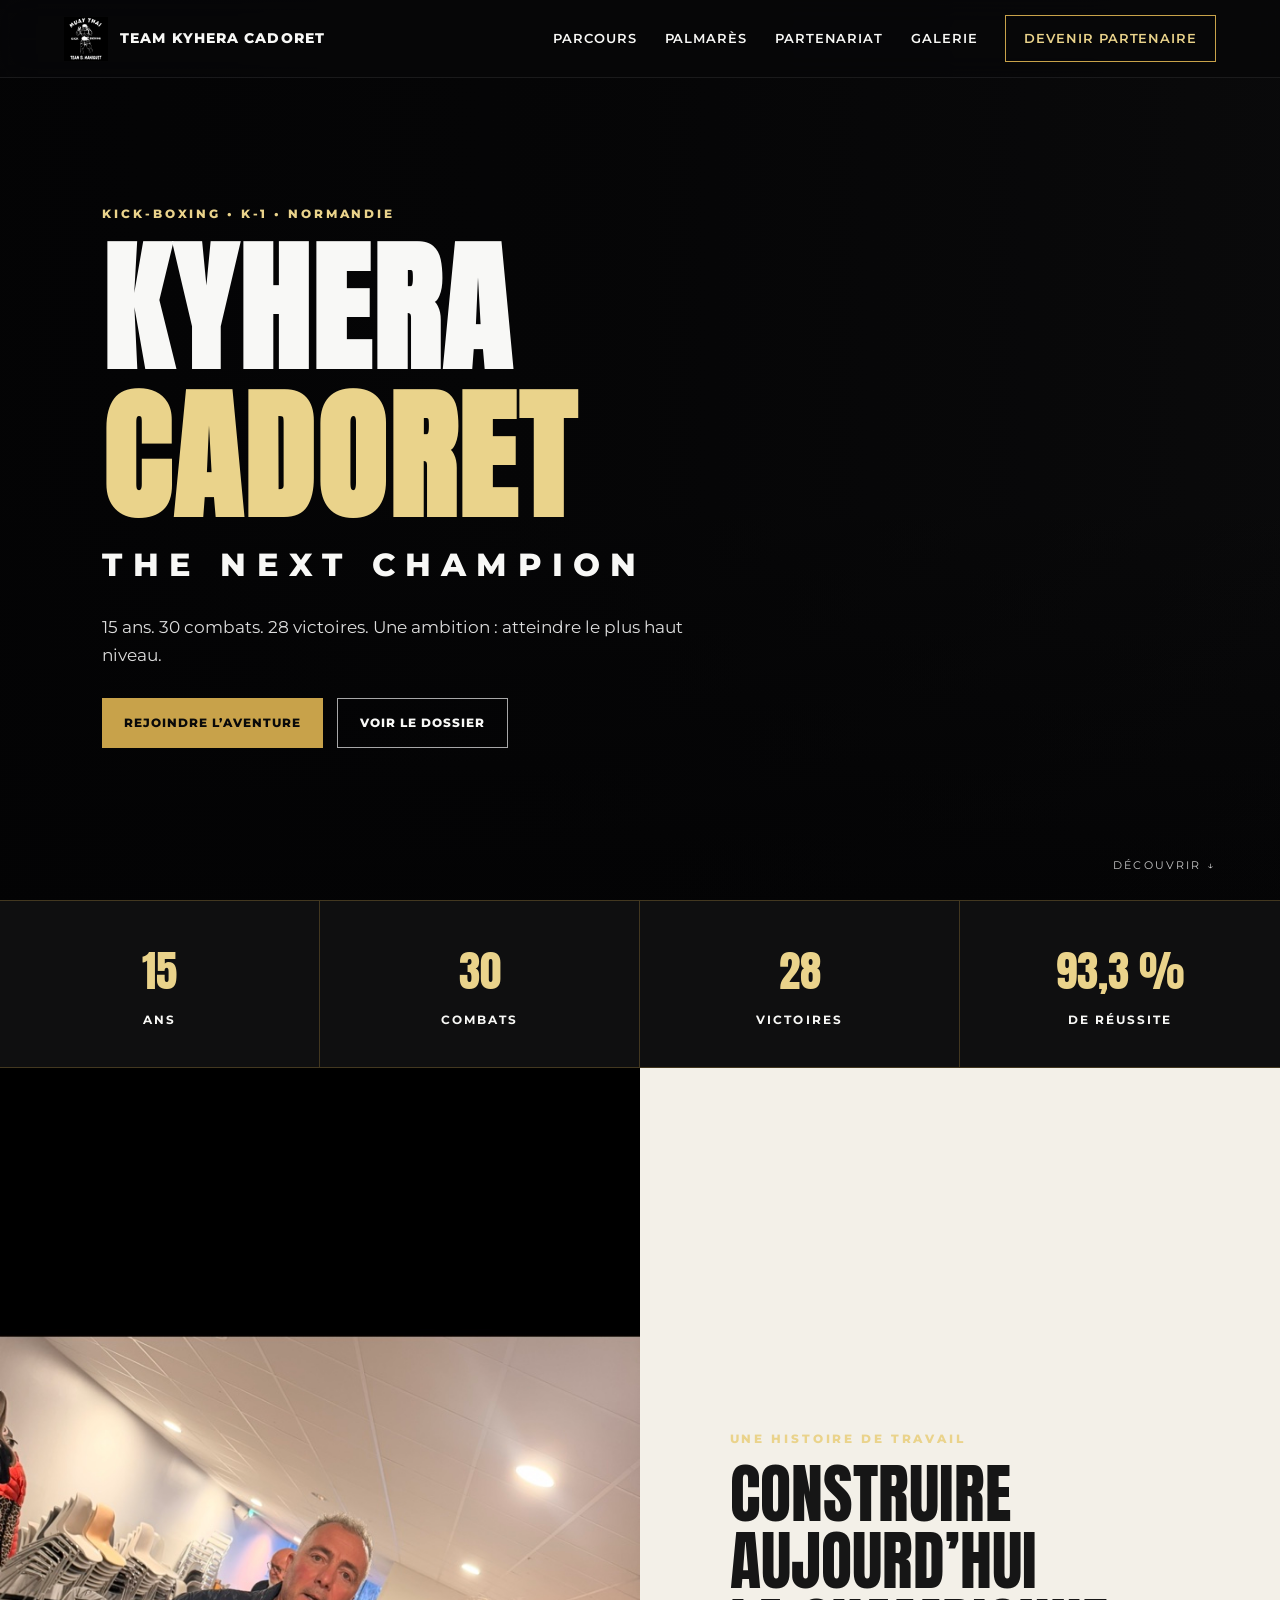
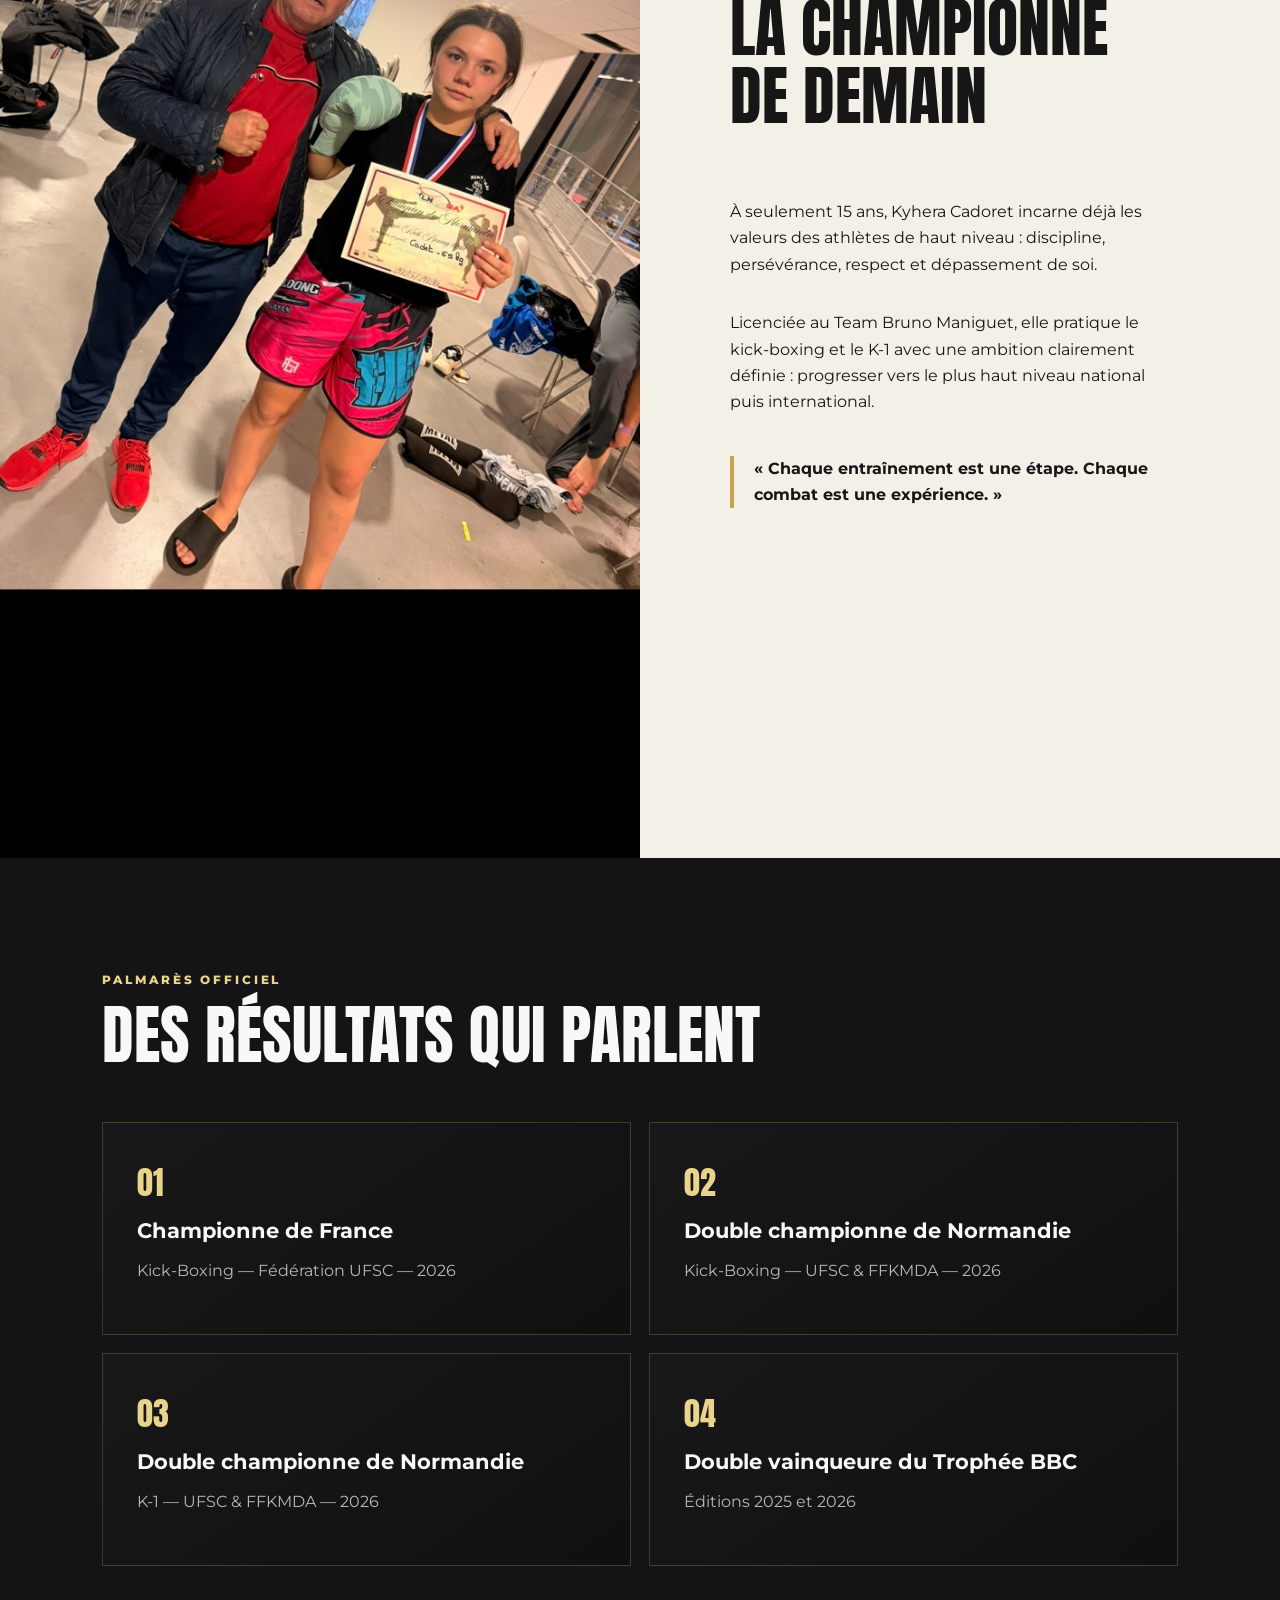
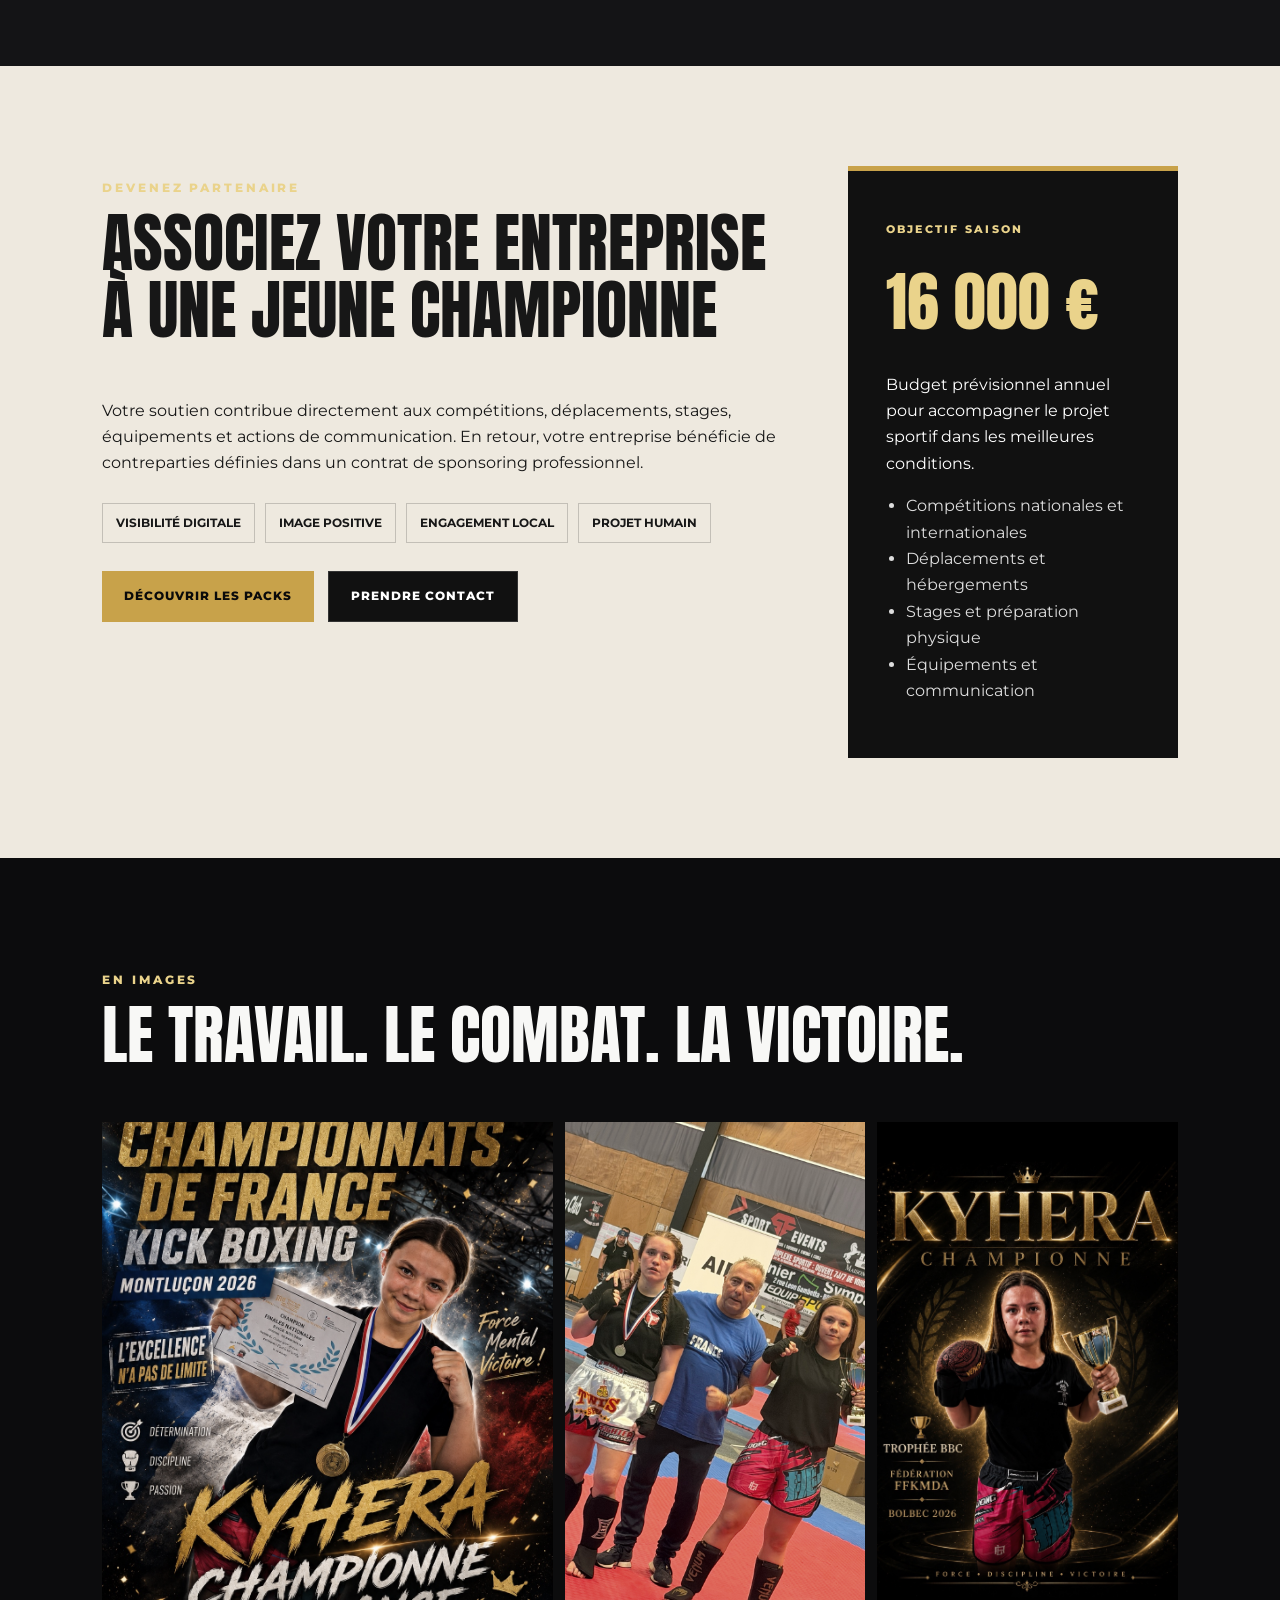
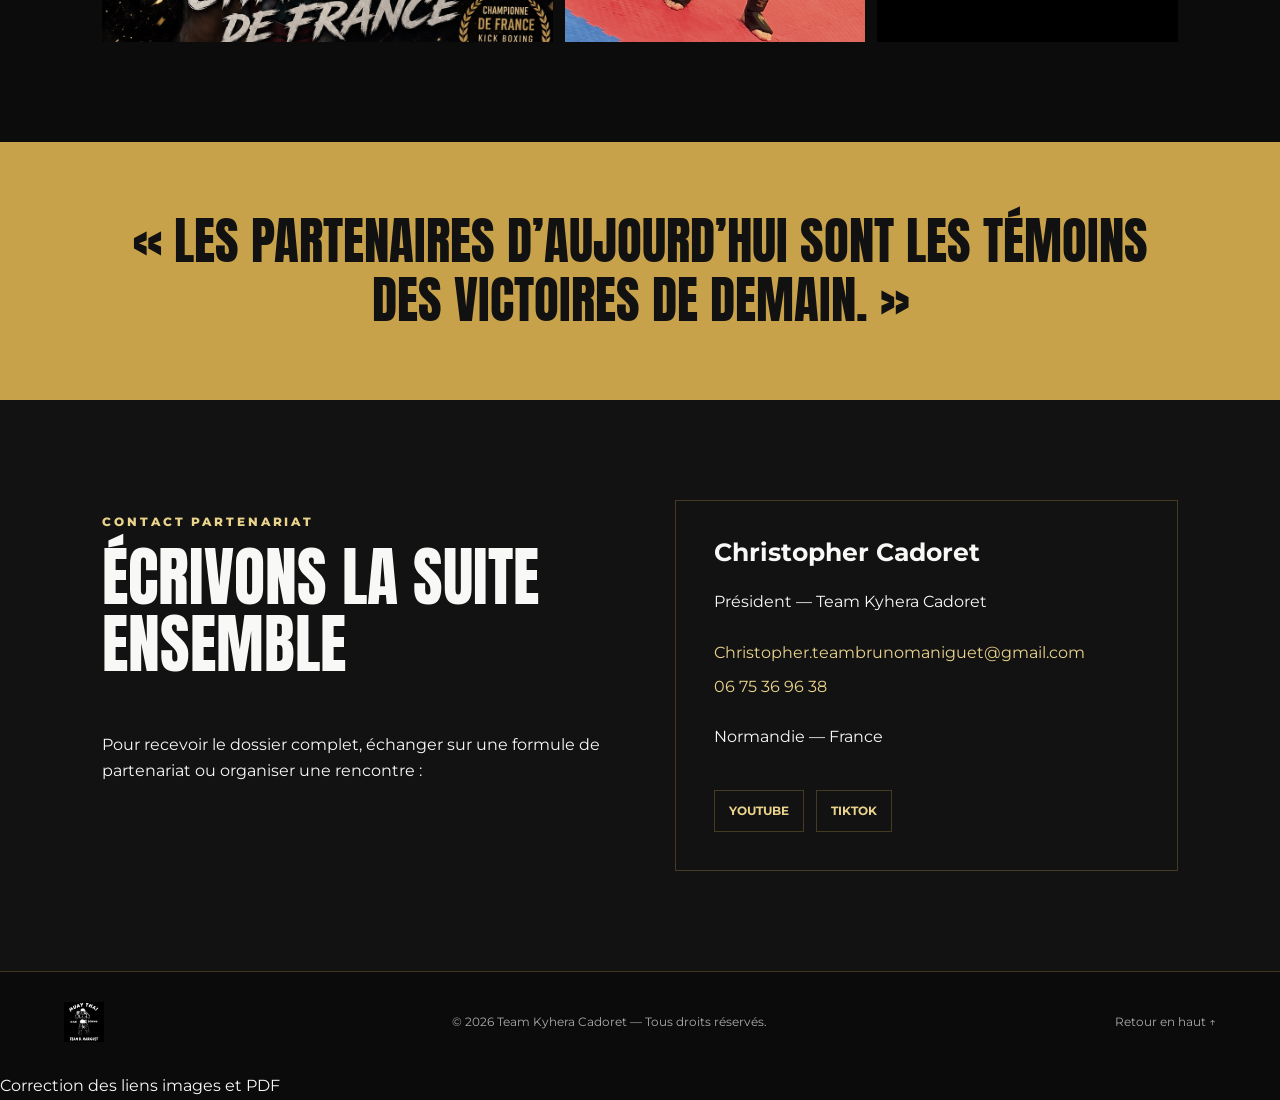
==== index.html @ 7fa56ed3 "Update index.html" ====
<!doctype html>
<html lang="fr">
<head>
  <meta charset="utf-8">
  <meta name="viewport" content="width=device-width, initial-scale=1">
  <title>Kyhera Cadoret | Championne de France de Kick-Boxing | Team Kyhera Cadoret</title>
  <meta name="description" content="Site officiel de Kyhera Cadoret, championne de France de Kick-Boxing UFSC 2026, double championne de Normandie en Kick-Boxing et K-1. Découvrez son palmarès, son parcours sportif et ses partenaires.">
  <link rel="preconnect" href="https://fonts.googleapis.com">
  <link rel="preconnect" href="https://fonts.gstatic.com" crossorigin>
  <link href="https://fonts.googleapis.com/css2?family=Anton&family=Montserrat:wght@400;500;600;700;800&display=swap" rel="stylesheet">
  <link rel="stylesheet" href="styles.css">
</head>
<body>
  <header class="site-header">
    <a class="brand" href="#accueil" aria-label="Accueil">
      <img src="logo-team-bruno-maniguet.png" alt="Logo Team Bruno Maniguet">
      <span>TEAM KYHERA CADORET</span>
    </a>
    <button class="menu-toggle" aria-label="Ouvrir le menu" aria-expanded="false">☰</button>
    <nav class="nav">
      <a href="#parcours">Parcours</a>
      <a href="#palmares">Palmarès</a>
      <a href="#partenariat">Partenariat</a>
      <a href="#galerie">Galerie</a>
      <a class="nav-cta" href="#contact">Devenir partenaire</a>
    </nav>
  </header>

  <main>
    <section id="accueil" class="hero">
      <div class="hero-overlay"></div>
      <div class="hero-content">
        <p class="eyebrow">KICK-BOXING • K-1 • NORMANDIE</p>
        <h1>KYHERA<br><span>CADORET</span></h1>
        <p class="hero-tagline">THE NEXT CHAMPION</p>
        <p class="hero-copy">15 ans. 30 combats. 28 victoires. Une ambition : atteindre le plus haut niveau.</p>
        <div class="hero-actions">
          <a class="btn btn-gold" href="#partenariat">Rejoindre l’aventure</a>
          <a class="btn btn-outline" href="dossier-sponsoring-team-kyhera-cadoret.pdf" target="_blank">Voir le dossier</a>
        </div>
      </div>
      <div class="scroll-indicator">DÉCOUVRIR ↓</div>
    </section>

    <section class="stats" aria-label="Chiffres clés">
      <div><strong>15</strong><span>ANS</span></div>
      <div><strong>30</strong><span>COMBATS</span></div>
      <div><strong>28</strong><span>VICTOIRES</span></div>
      <div><strong>93,3 %</strong><span>DE RÉUSSITE</span></div>
    </section>

    <section id="parcours" class="section split">
      <div class="split-media">
        <img src="kyhera-training.jpg" alt="Kyhera Cadoret à l'entraînement">
      </div>
      <div class="split-content">
        <p class="eyebrow">UNE HISTOIRE DE TRAVAIL</p>
        <h2>Construire aujourd’hui<br>la championne de demain</h2>
        <p>À seulement 15 ans, Kyhera Cadoret incarne déjà les valeurs des athlètes de haut niveau : discipline, persévérance, respect et dépassement de soi.</p>
        <p>Licenciée au Team Bruno Maniguet, elle pratique le kick-boxing et le K-1 avec une ambition clairement définie : progresser vers le plus haut niveau national puis international.</p>
        <blockquote>« Chaque entraînement est une étape. Chaque combat est une expérience. »</blockquote>
      </div>
    </section>

    <section id="palmares" class="section dark">
      <div class="section-heading">
        <p class="eyebrow">PALMARÈS OFFICIEL</p>
        <h2>Des résultats qui parlent</h2>
      </div>
      <div class="achievements">
        <article>
          <span class="medal">01</span>
          <h3>Championne de France</h3>
          <p>Kick-Boxing — Fédération UFSC — 2026</p>
        </article>
        <article>
          <span class="medal">02</span>
          <h3>Double championne de Normandie</h3>
          <p>Kick-Boxing — UFSC & FFKMDA — 2026</p>
        </article>
        <article>
          <span class="medal">03</span>
          <h3>Double championne de Normandie</h3>
          <p>K-1 — UFSC & FFKMDA — 2026</p>
        </article>
        <article>
          <span class="medal">04</span>
          <h3>Double vainqueure du Trophée BBC</h3>
          <p>Éditions 2025 et 2026</p>
        </article>
      </div>
    </section>

    <section id="partenariat" class="section partnership">
      <div class="partnership-copy">
        <p class="eyebrow">DEVENEZ PARTENAIRE</p>
        <h2>Associez votre entreprise à une jeune championne</h2>
        <p>Votre soutien contribue directement aux compétitions, déplacements, stages, équipements et actions de communication. En retour, votre entreprise bénéficie de contreparties définies dans un contrat de sponsoring professionnel.</p>
        <div class="benefits">
          <span>Visibilité digitale</span>
          <span>Image positive</span>
          <span>Engagement local</span>
          <span>Projet humain</span>
        </div>
        <div class="hero-actions">
          <a class="btn btn-gold" href="packs-sponsoring-team-kyhera-cadoret.pdf" target="_blank">Découvrir les packs</a>
          <a class="btn btn-dark" href="#contact">Prendre contact</a>
        </div>
      </div>
      <div class="partnership-card">
        <p class="small-label">OBJECTIF SAISON</p>
        <strong>16 000 €</strong>
        <p>Budget prévisionnel annuel pour accompagner le projet sportif dans les meilleures conditions.</p>
        <ul>
          <li>Compétitions nationales et internationales</li>
          <li>Déplacements et hébergements</li>
          <li>Stages et préparation physique</li>
          <li>Équipements et communication</li>
        </ul>
      </div>
    </section>

    <section id="galerie" class="section gallery-section">
      <div class="section-heading">
        <p class="eyebrow">EN IMAGES</p>
        <h2>Le travail. Le combat. La victoire.</h2>
      </div>
      <div class="gallery">
        <img src="kyhera-combat-1.jpg" alt="Kyhera en compétition">
        <img src="kyhera-podium.jpg" alt="Kyhera sur un podium">
        <img src="kyhera-combat-2.jpg" alt="Kyhera en tenue de combat">
      </div>
    </section>

    <section class="quote-band">
      <p>« Les partenaires d’aujourd’hui sont les témoins des victoires de demain. »</p>
    </section>

    <section id="contact" class="section contact">
      <div>
        <p class="eyebrow">CONTACT PARTENARIAT</p>
        <h2>Écrivons la suite ensemble</h2>
        <p>Pour recevoir le dossier complet, échanger sur une formule de partenariat ou organiser une rencontre :</p>
      </div>
      <div class="contact-card">
        <h3>Christopher Cadoret</h3>
        <p>Président — Team Kyhera Cadoret</p>
        <a href="mailto:Christopher.teambrunomaniguet@gmail.com">Christopher.teambrunomaniguet@gmail.com</a>
        <a href="tel:+33675369638">06 75 36 96 38</a>
        <p>Normandie — France</p>
        <div class="socials">
          <a href="https://www.youtube.com/@Kyherathenextchampion" target="_blank" rel="noopener">YouTube</a>
          <a href="https://www.tiktok.com/@kyhera.the.next.champion" target="_blank" rel="noopener">TikTok</a>
        </div>
      </div>
    </section>
  </main>

  <footer>
    <img src="logo-team-bruno-maniguet.png" alt="">
    <p>© 2026 Team Kyhera Cadoret — Tous droits réservés.</p>
    <a href="#accueil">Retour en haut ↑</a>
  </footer>

  <script src="script.js"></script>
</body>
</html>
Correction des liens images et PDF
---- styles.css ----
:root{
  --black:#0b0b0c;
  --black-2:#141416;
  --gold:#c8a24a;
  --gold-light:#ead38b;
  --white:#f8f8f6;
  --muted:#b7b7b7;
  --line:rgba(200,162,74,.28);
}
*{box-sizing:border-box}
html{scroll-behavior:smooth}
body{margin:0;font-family:Montserrat,Arial,sans-serif;background:var(--black);color:var(--white);line-height:1.65}
img{display:block;max-width:100%}
a{color:inherit;text-decoration:none}
.site-header{position:fixed;z-index:1000;top:0;left:0;right:0;height:78px;display:flex;align-items:center;justify-content:space-between;padding:0 5vw;background:rgba(8,8,9,.72);backdrop-filter:blur(14px);border-bottom:1px solid rgba(255,255,255,.08)}
.brand{display:flex;align-items:center;gap:12px;font-weight:800;letter-spacing:.08em;font-size:.86rem}
.brand img{width:44px;height:44px;object-fit:contain}
.nav{display:flex;align-items:center;gap:28px;font-size:.82rem;font-weight:600;text-transform:uppercase;letter-spacing:.07em}
.nav a{transition:.2s}
.nav a:hover{color:var(--gold-light)}
.nav-cta{padding:12px 18px;border:1px solid var(--gold);color:var(--gold-light)}
.menu-toggle{display:none;background:none;border:0;color:white;font-size:1.7rem}
.hero{min-height:100vh;position:relative;display:flex;align-items:center;padding:110px 8vw 70px;background:url("assets/kyhera-hero.jpg") center 30%/cover no-repeat}
.hero-overlay{position:absolute;inset:0;background:linear-gradient(90deg,rgba(3,3,4,.93) 0%,rgba(3,3,4,.7) 48%,rgba(3,3,4,.18) 100%),linear-gradient(0deg,rgba(3,3,4,.75),transparent 45%)}
.hero-content{position:relative;max-width:760px}
.eyebrow{color:var(--gold-light);font-size:.75rem;font-weight:800;letter-spacing:.24em;text-transform:uppercase}
h1,h2,h3{margin-top:0;line-height:1.05}
h1{font-family:Anton,sans-serif;font-size:clamp(4.4rem,11vw,9rem);letter-spacing:.02em;margin-bottom:8px}
h1 span{color:var(--gold-light)}
.hero-tagline{font-size:clamp(1.2rem,3vw,2rem);font-weight:800;letter-spacing:.32em;margin:0 0 22px}
.hero-copy{max-width:620px;font-size:1.05rem;color:#ddd}
.hero-actions{display:flex;gap:14px;flex-wrap:wrap;margin-top:28px}
.btn{display:inline-flex;align-items:center;justify-content:center;padding:14px 22px;font-weight:800;text-transform:uppercase;letter-spacing:.08em;font-size:.78rem;transition:.2s}
.btn:hover{transform:translateY(-2px)}
.btn-gold{background:var(--gold);color:#0a0a0a}
.btn-outline{border:1px solid rgba(255,255,255,.65)}
.btn-dark{background:#111;color:white;border:1px solid #333}
.scroll-indicator{position:absolute;z-index:2;bottom:25px;right:5vw;font-size:.68rem;letter-spacing:.2em;color:#c7c7c7}
.stats{display:grid;grid-template-columns:repeat(4,1fr);background:#0f0f10;border-top:1px solid var(--line);border-bottom:1px solid var(--line)}
.stats div{padding:34px 20px;text-align:center;border-right:1px solid var(--line)}
.stats div:last-child{border-right:0}
.stats strong{display:block;color:var(--gold-light);font-family:Anton,sans-serif;font-size:2.7rem;font-weight:400}
.stats span{font-size:.72rem;letter-spacing:.18em;font-weight:700}
.section{padding:100px 8vw}
.split{display:grid;grid-template-columns:1fr 1fr;min-height:680px;padding:0;background:#f3f0e8;color:#161616}
.split-media img{width:100%;height:100%;object-fit:cover}
.split-content{padding:90px 8vw 90px 7vw;display:flex;flex-direction:column;justify-content:center}
h2{font-family:Anton,sans-serif;font-size:clamp(2.6rem,5vw,4.8rem);font-weight:400;text-transform:uppercase}
.split blockquote{margin:24px 0 0;border-left:4px solid var(--gold);padding-left:20px;font-weight:700}
.dark{background:var(--black-2)}
.section-heading{max-width:900px;margin-bottom:48px}
.achievements{display:grid;grid-template-columns:repeat(2,1fr);gap:18px}
.achievements article{padding:34px;border:1px solid var(--line);background:linear-gradient(145deg,#181819,#101011)}
.medal{color:var(--gold-light);font-family:Anton,sans-serif;font-size:2rem}
.achievements h3{font-size:1.3rem;margin:10px 0}
.achievements p{color:var(--muted)}
.partnership{display:grid;grid-template-columns:1.35fr .65fr;gap:60px;background:#eee9df;color:#171717}
.partnership-copy p{max-width:760px}
.benefits{display:flex;flex-wrap:wrap;gap:10px;margin:26px 0}
.benefits span{border:1px solid rgba(0,0,0,.18);padding:9px 13px;font-size:.78rem;font-weight:700;text-transform:uppercase}
.partnership-card{background:#111;color:white;padding:38px;border-top:5px solid var(--gold);align-self:center}
.partnership-card strong{font-family:Anton,sans-serif;font-size:4rem;color:var(--gold-light);font-weight:400}
.partnership-card ul{padding-left:20px;color:#ddd}
.small-label{font-size:.7rem;letter-spacing:.2em;font-weight:800;color:var(--gold-light)}
.gallery-section{background:#0c0c0d}
.gallery{display:grid;grid-template-columns:1.2fr .8fr .8fr;gap:12px}
.gallery img{width:100%;height:520px;object-fit:cover;filter:grayscale(.25);transition:.3s}
.gallery img:hover{filter:none;transform:scale(1.01)}
.quote-band{padding:70px 8vw;background:var(--gold);color:#111;text-align:center}
.quote-band p{margin:0;font-family:Anton,sans-serif;font-size:clamp(2rem,4vw,4rem);line-height:1.15;text-transform:uppercase}
.contact{display:grid;grid-template-columns:1fr 1fr;gap:70px;background:#121213}
.contact-card{border:1px solid var(--line);padding:38px;display:flex;flex-direction:column;gap:8px}
.contact-card h3{font-size:1.55rem;margin-bottom:0}
.contact-card a{color:var(--gold-light);word-break:break-word}
.socials{display:flex;gap:12px;margin-top:15px}
.socials a{border:1px solid var(--line);padding:10px 14px;font-weight:700;text-transform:uppercase;font-size:.75rem}
footer{padding:28px 5vw;display:flex;align-items:center;gap:18px;justify-content:space-between;border-top:1px solid var(--line);font-size:.78rem;color:#aaa}
footer img{width:40px;height:40px;object-fit:contain}
@media(max-width:900px){
  .menu-toggle{display:block}
  .nav{position:absolute;top:78px;left:0;right:0;display:none;flex-direction:column;align-items:stretch;background:#0c0c0d;padding:24px 5vw}
  .nav.open{display:flex}
  .split,.partnership,.contact{grid-template-columns:1fr}
  .split-media{height:520px}
  .stats{grid-template-columns:repeat(2,1fr)}
  .gallery{grid-template-columns:1fr 1fr}
  .gallery img{height:380px}
  .gallery img:first-child{grid-column:1/-1}
}
@media(max-width:560px){
  .site-header{height:68px}
  .brand span{display:none}
  .hero{padding-left:6vw;padding-right:6vw;background-position:62% center}
  h1{font-size:4.3rem}
  .section{padding:70px 6vw}
  .split-content{padding:70px 6vw}
  .stats strong{font-size:2rem}
  .achievements{grid-template-columns:1fr}
  .gallery{grid-template-columns:1fr}
  .gallery img,.gallery img:first-child{height:360px;grid-column:auto}
  footer{flex-direction:column;text-align:center}
}
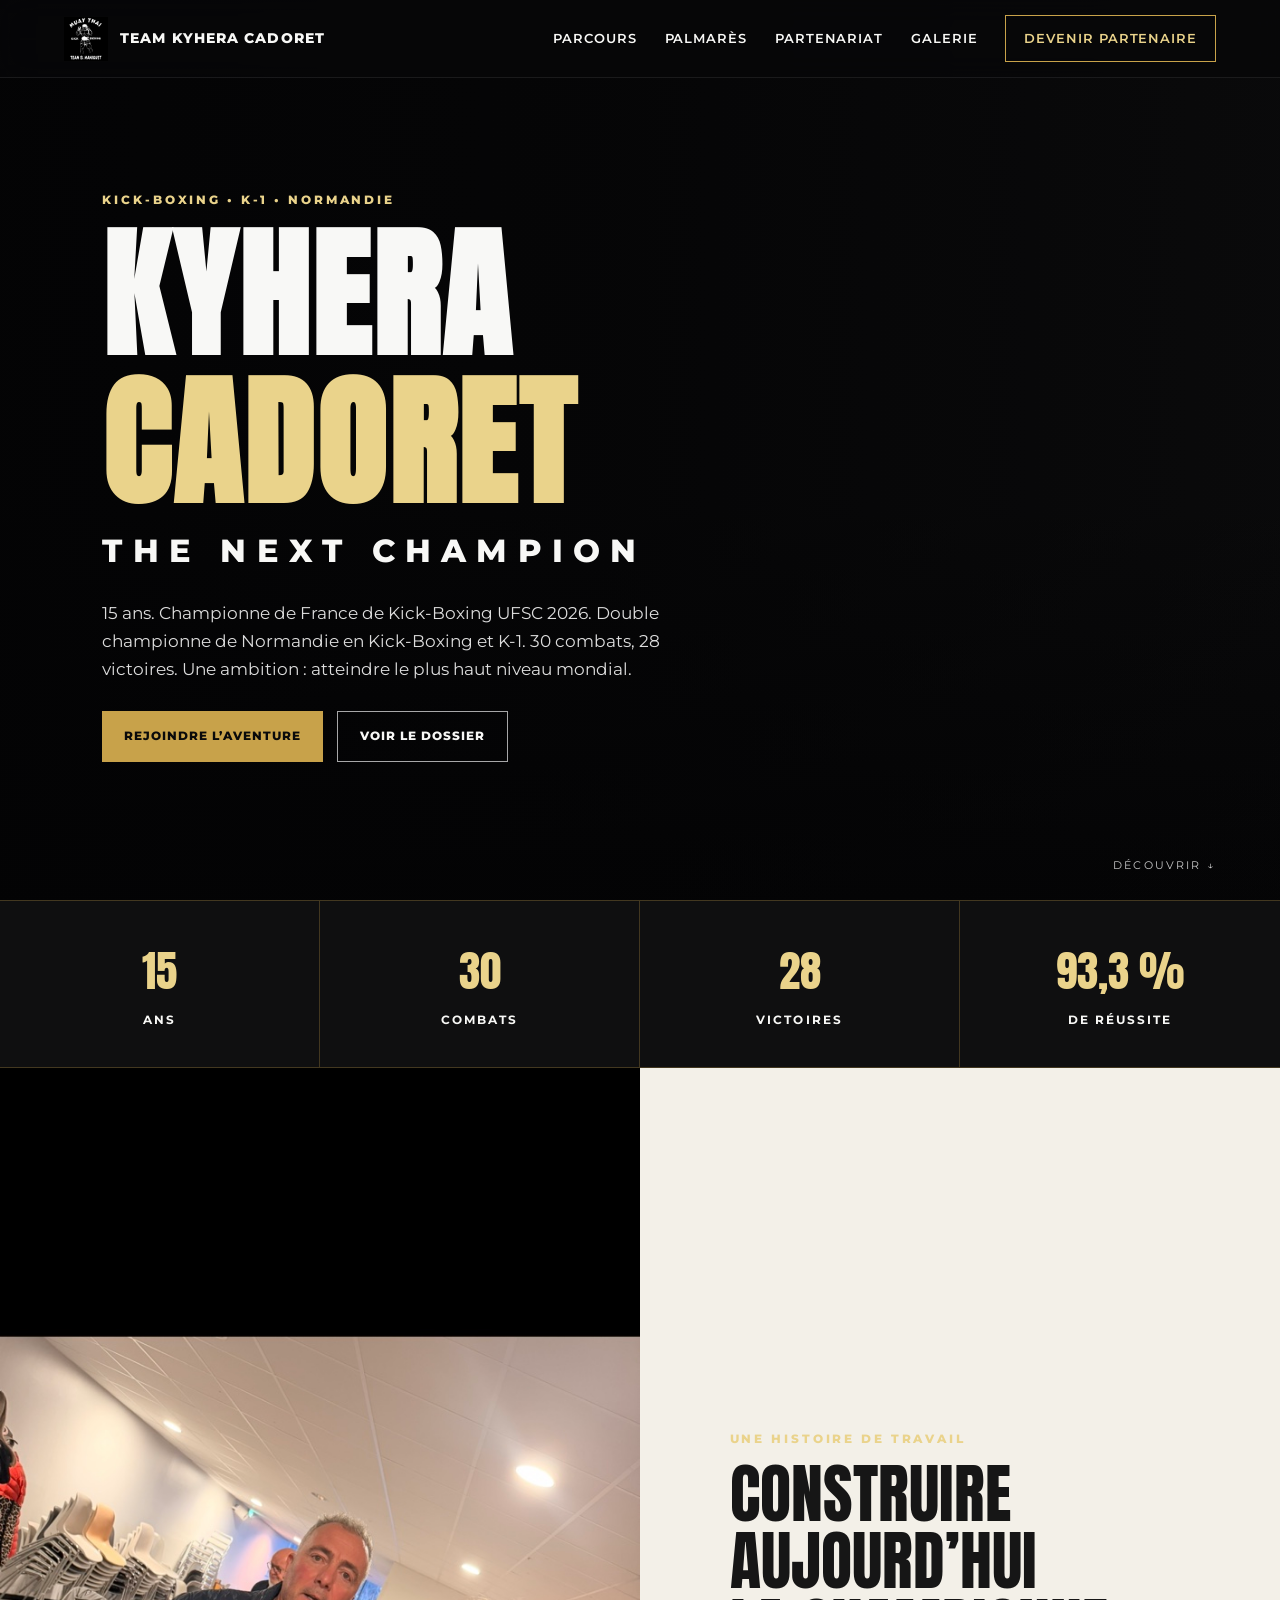
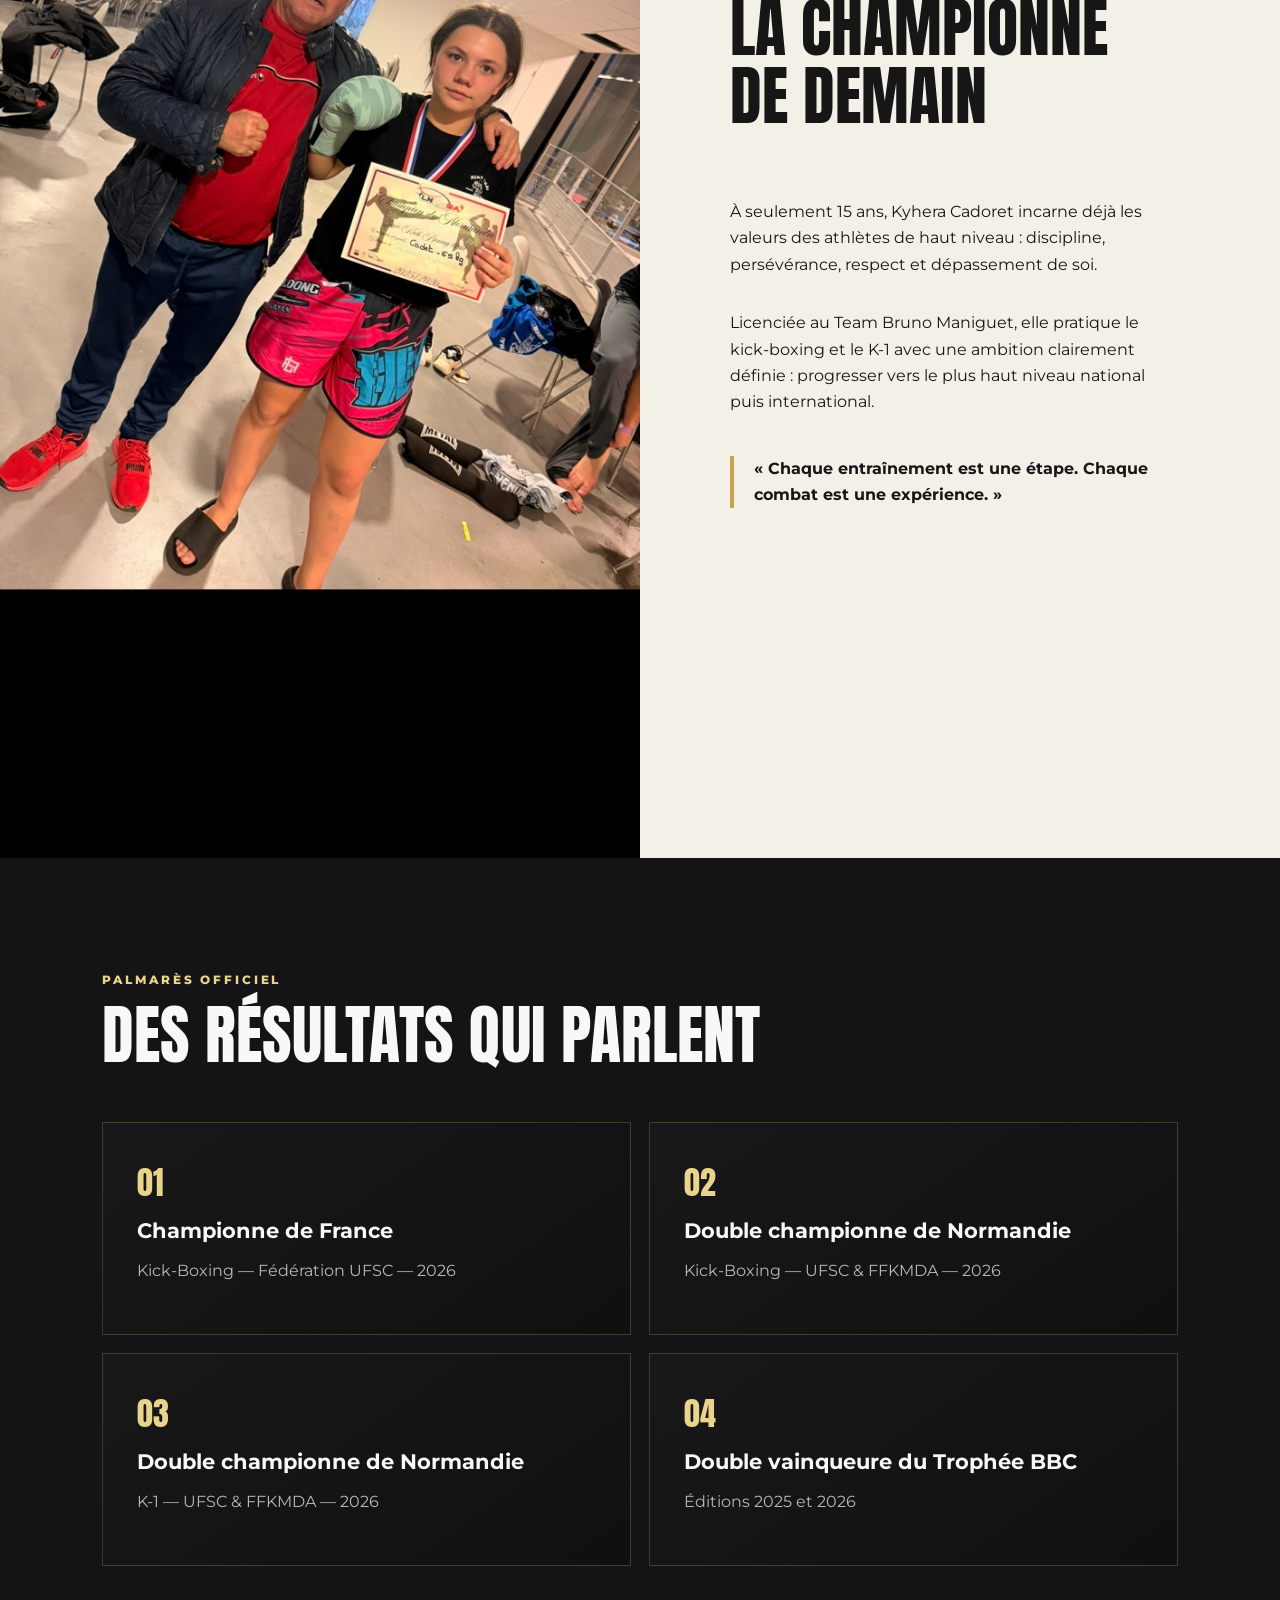
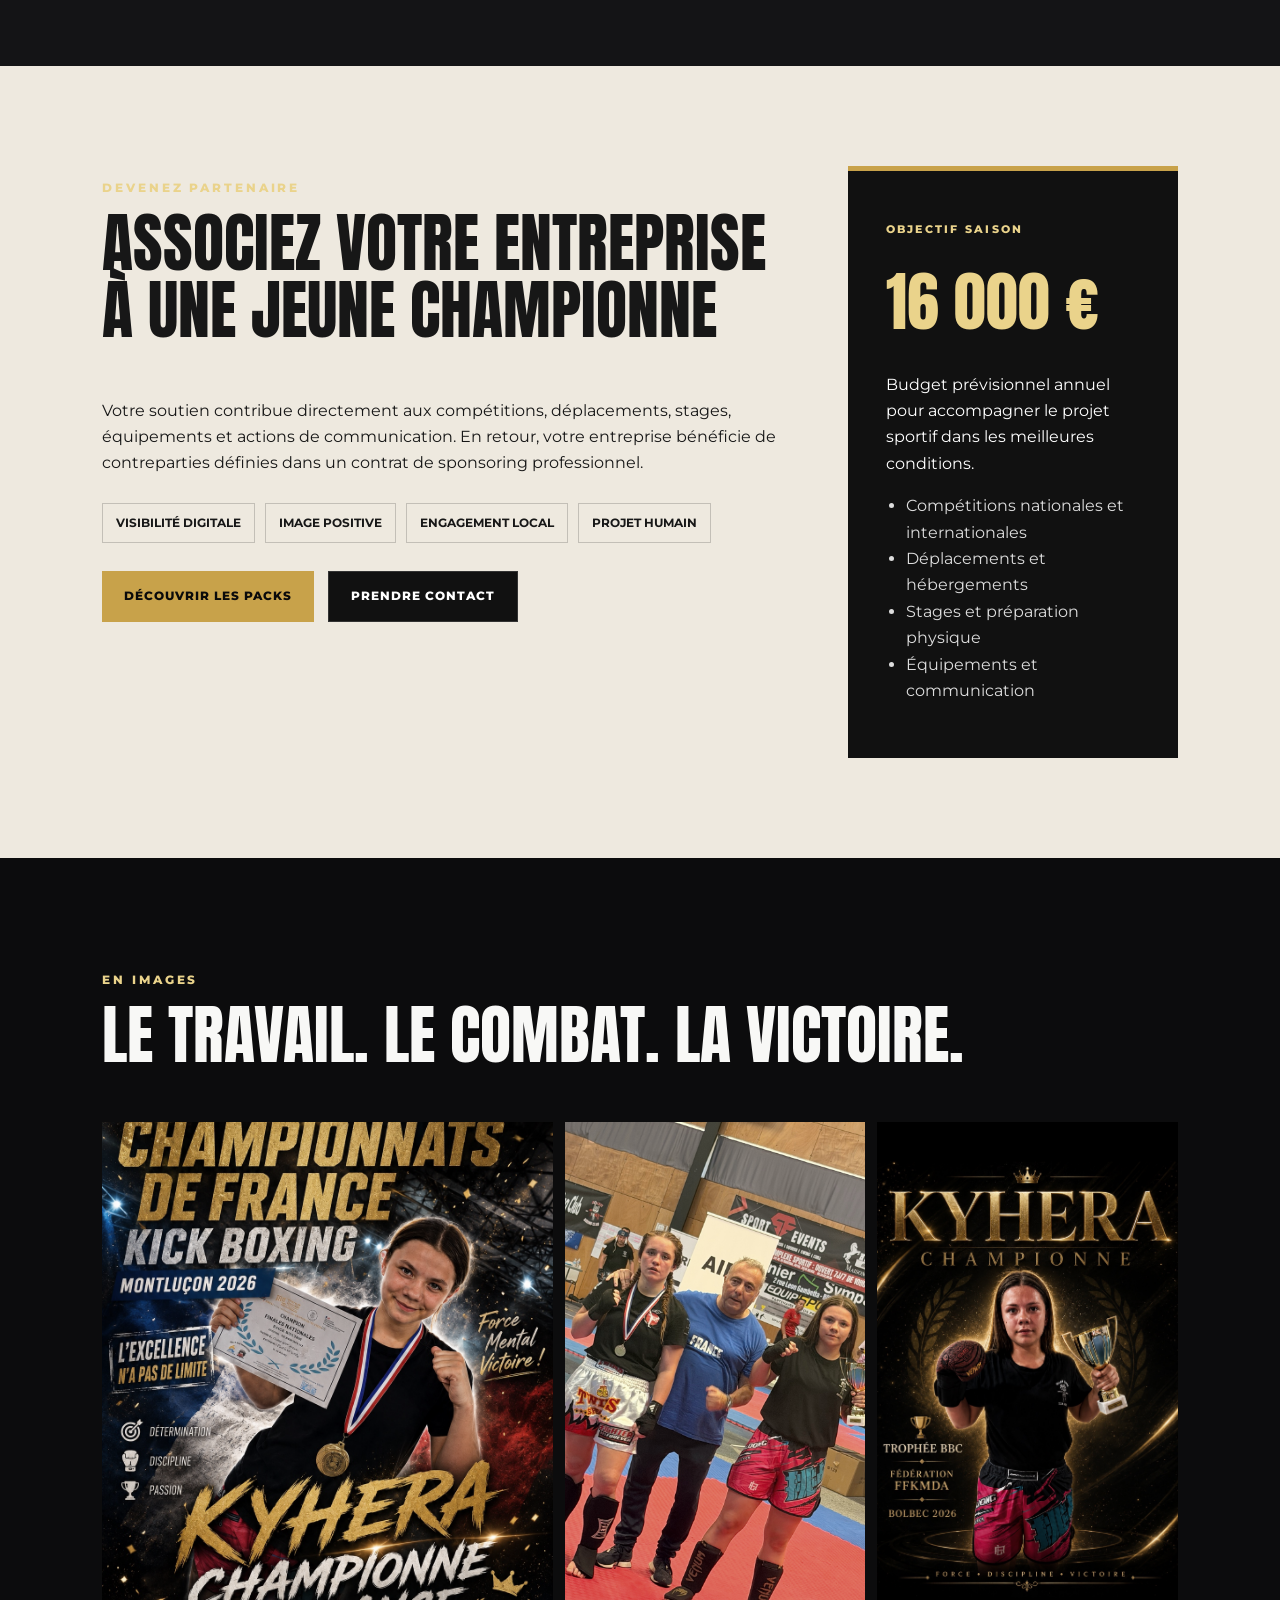
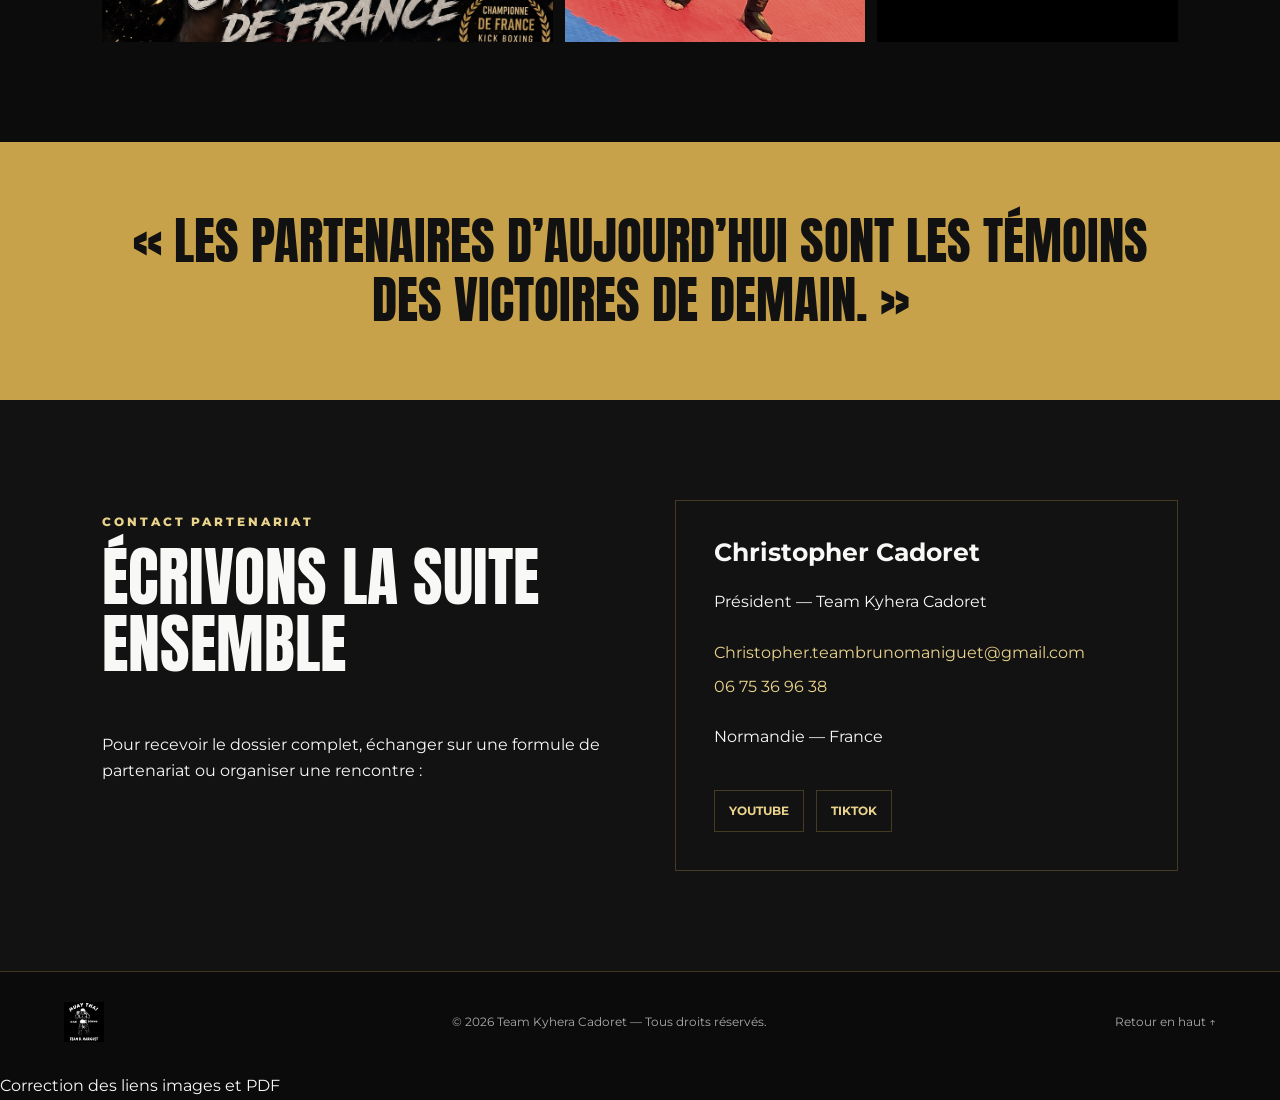
==== commit 6c981350: "Update index.html" ====
--- a/index.html
+++ b/index.html
@@ -9,6 +9,30 @@
   <link rel="preconnect" href="https://fonts.gstatic.com" crossorigin>
   <link href="https://fonts.googleapis.com/css2?family=Anton&family=Montserrat:wght@400;500;600;700;800&display=swap" rel="stylesheet">
   <link rel="stylesheet" href="styles.css">
+<script type="application/ld+json">
+{
+  "@context":"https://schema.org",
+  "@type":"Person",
+  "name":"Kyhera Cadoret",
+  "jobTitle":"Championne de France de Kick-Boxing",
+  "description":"Championne de France de Kick-Boxing UFSC 2026 et double championne de Normandie.",
+  "url":"https://christophercadoret-dev.github.io/Teamkyhera-cadoret/",
+  "image":"https://christophercadoret-dev.github.io/Teamkyhera-cadoret/kyhera-hero.jpg",
+  "sameAs":[
+    "https://www.youtube.com/@Kyherathenextchampion"
+  ]
+}
+</script>
+<meta property="og:type" content="website">
+<meta property="og:title" content="Kyhera Cadoret | Championne de France de Kick-Boxing">
+<meta property="og:description" content="Site officiel de Kyhera Cadoret. Championne de France de Kick-Boxing UFSC 2026, double championne de Normandie et future athlète internationale.">
+<meta property="og:url" content="https://christophercadoret-dev.github.io/Teamkyhera-cadoret/">
+<meta property="og:image" content="https://christophercadoret-dev.github.io/Teamkyhera-cadoret/images/kyhera.jpg">
+
+<meta name="twitter:card" content="summary_large_image">
+<meta name="twitter:title" content="Kyhera Cadoret | Championne de France">
+<meta name="twitter:description" content="Découvrez le parcours de Kyhera Cadoret, championne de France de Kick-Boxing et future star du K-1.">
+<meta name="twitter:image" content="https://christophercadoret-dev.github.io/Teamkyhera-cadoret/images/kyhera.jpg">
 </head>
 <body>
   <header class="site-header">
@@ -33,7 +57,7 @@
         <p class="eyebrow">KICK-BOXING • K-1 • NORMANDIE</p>
         <h1>KYHERA<br><span>CADORET</span></h1>
         <p class="hero-tagline">THE NEXT CHAMPION</p>
-        <p class="hero-copy">15 ans. 30 combats. 28 victoires. Une ambition : atteindre le plus haut niveau.</p>
+        <p class="hero-copy">15 ans. Championne de France de Kick-Boxing UFSC 2026. Double championne de Normandie en Kick-Boxing et K-1. 30 combats, 28 victoires. Une ambition : atteindre le plus haut niveau mondial.</p>
         <div class="hero-actions">
           <a class="btn btn-gold" href="#partenariat">Rejoindre l’aventure</a>
           <a class="btn btn-outline" href="dossier-sponsoring-team-kyhera-cadoret.pdf" target="_blank">Voir le dossier</a>
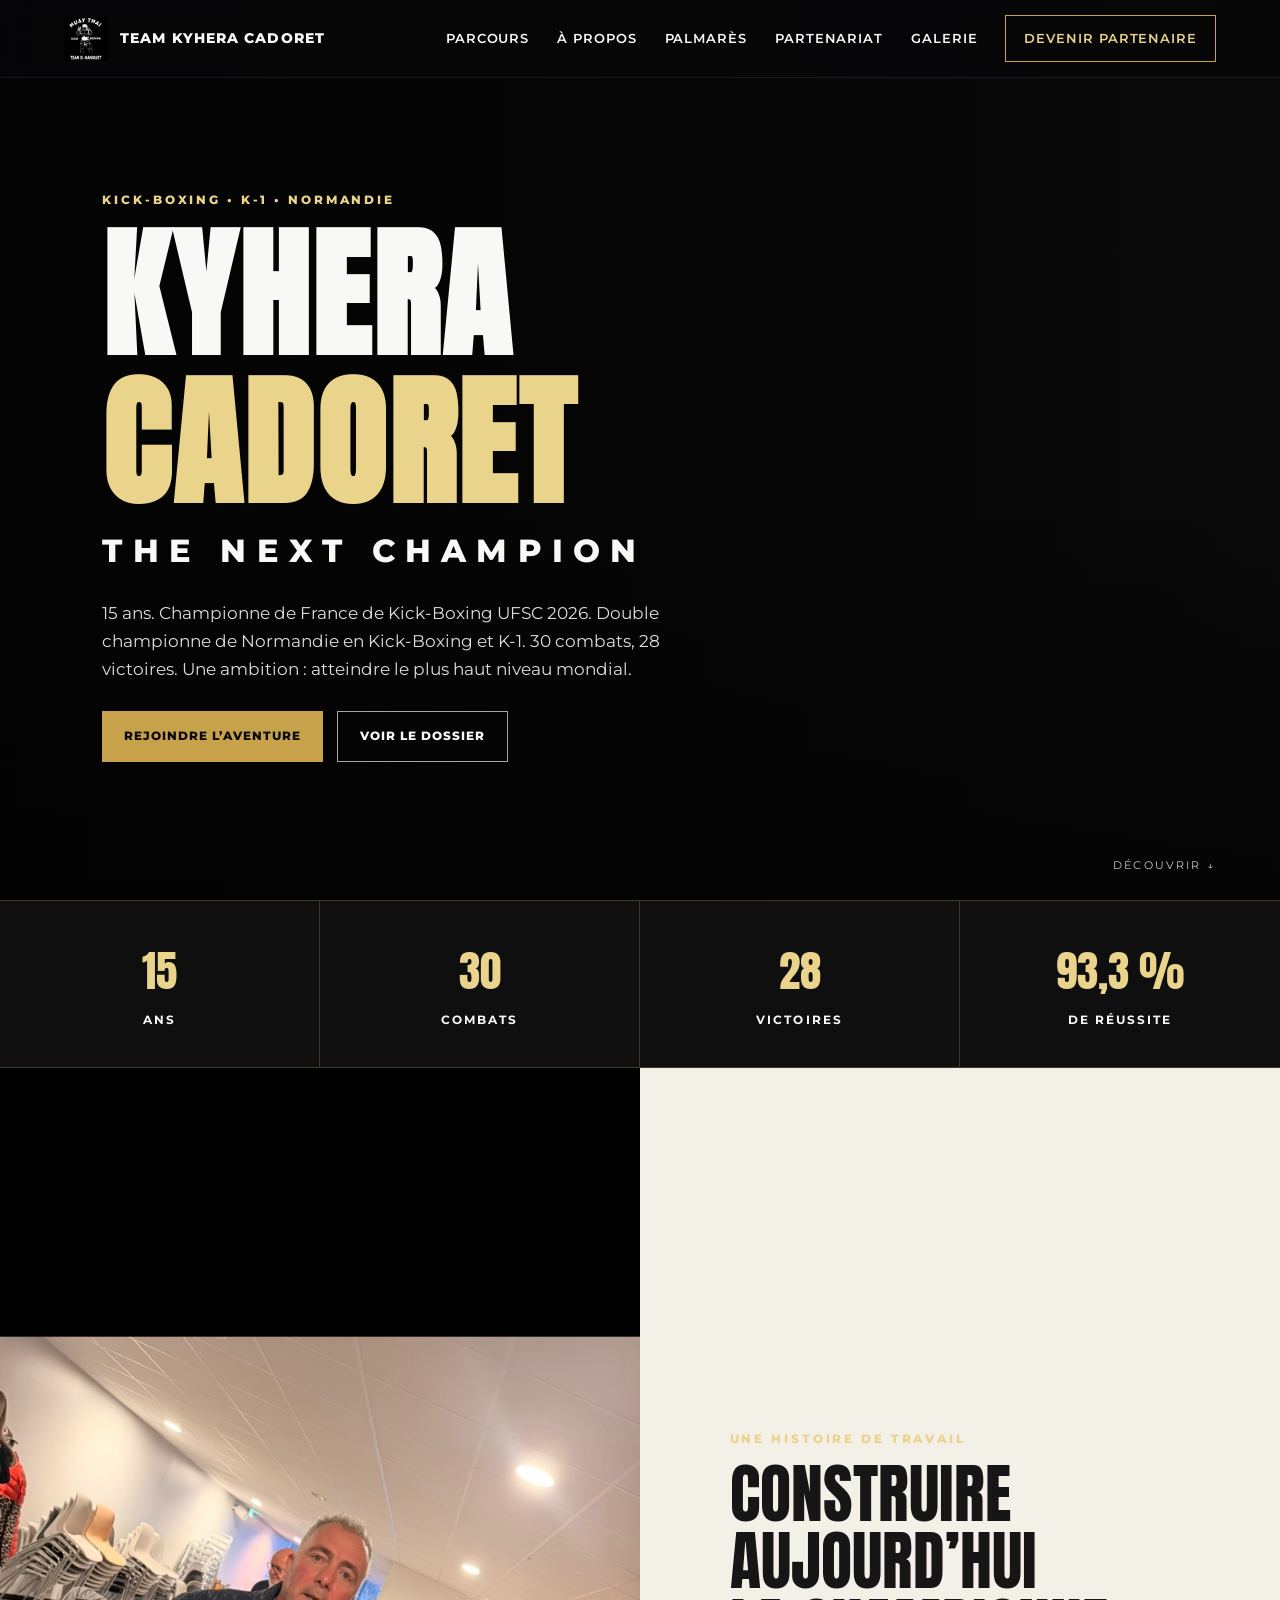
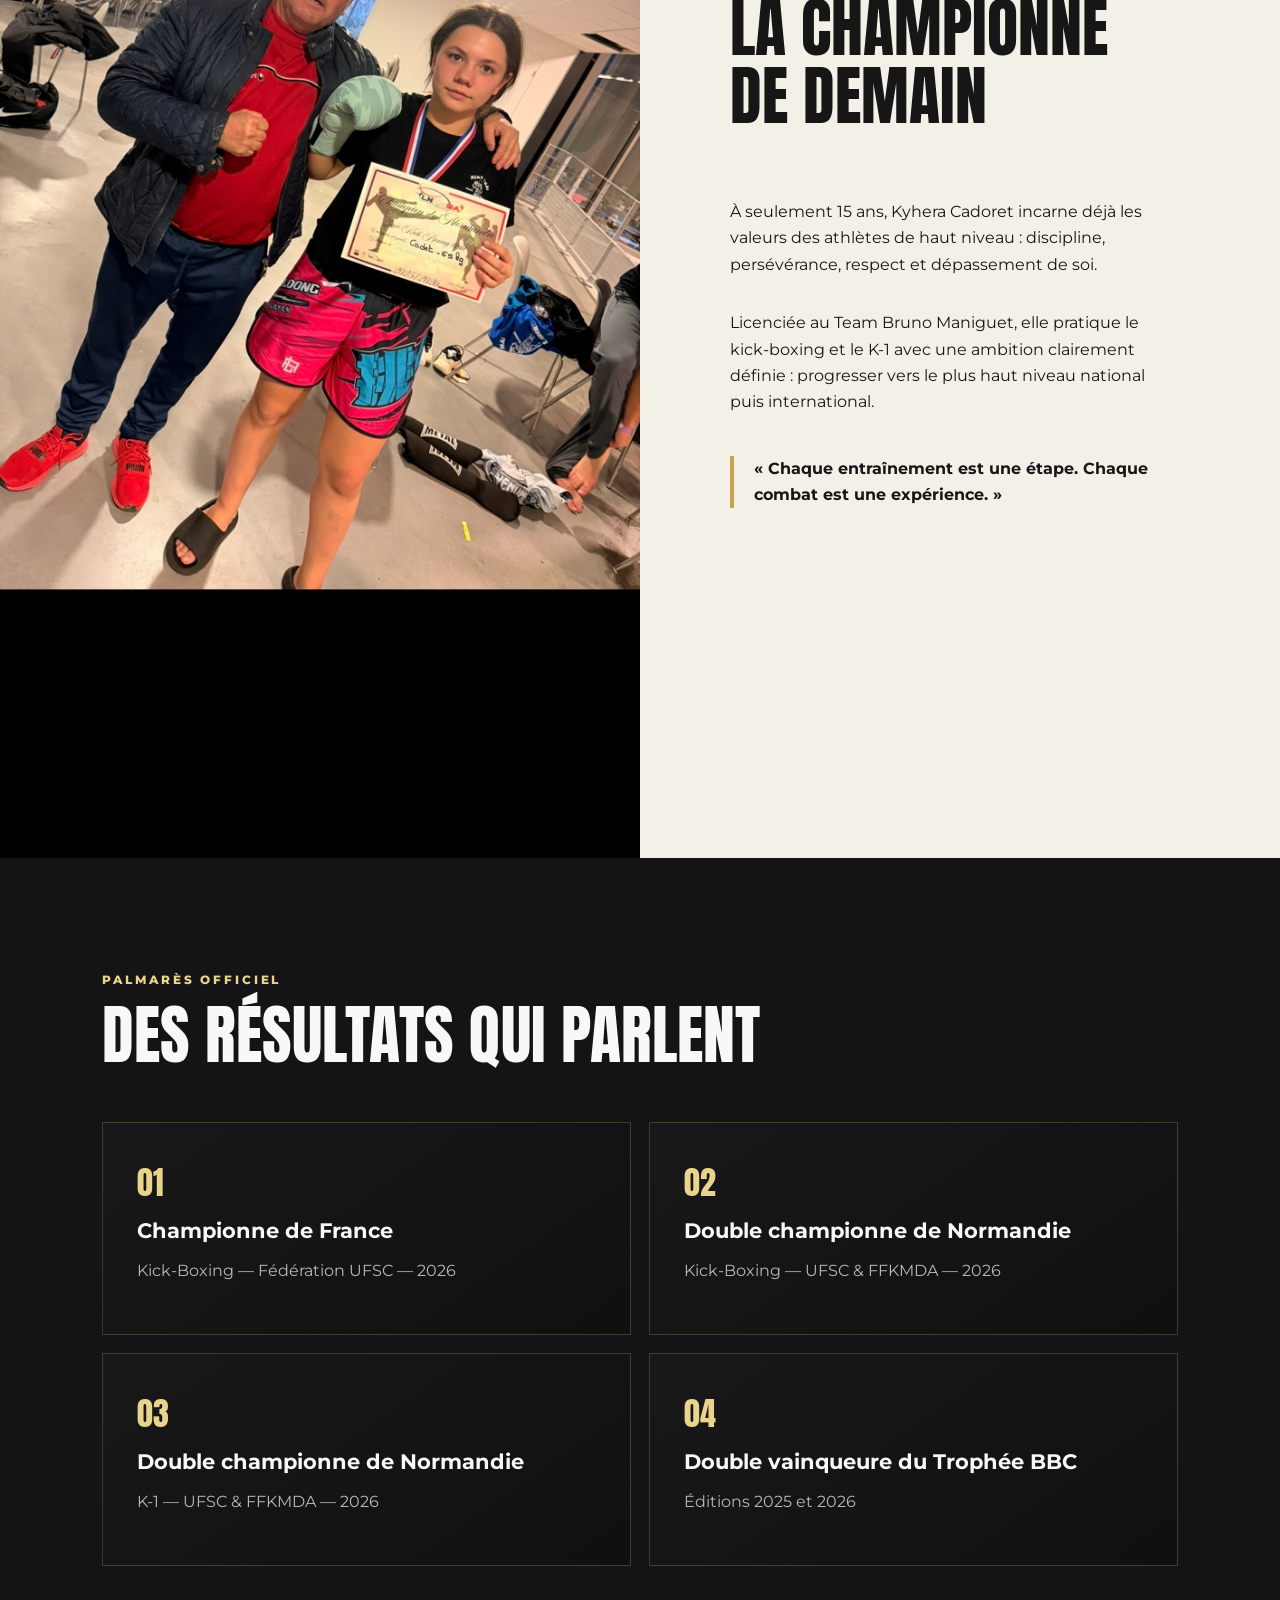
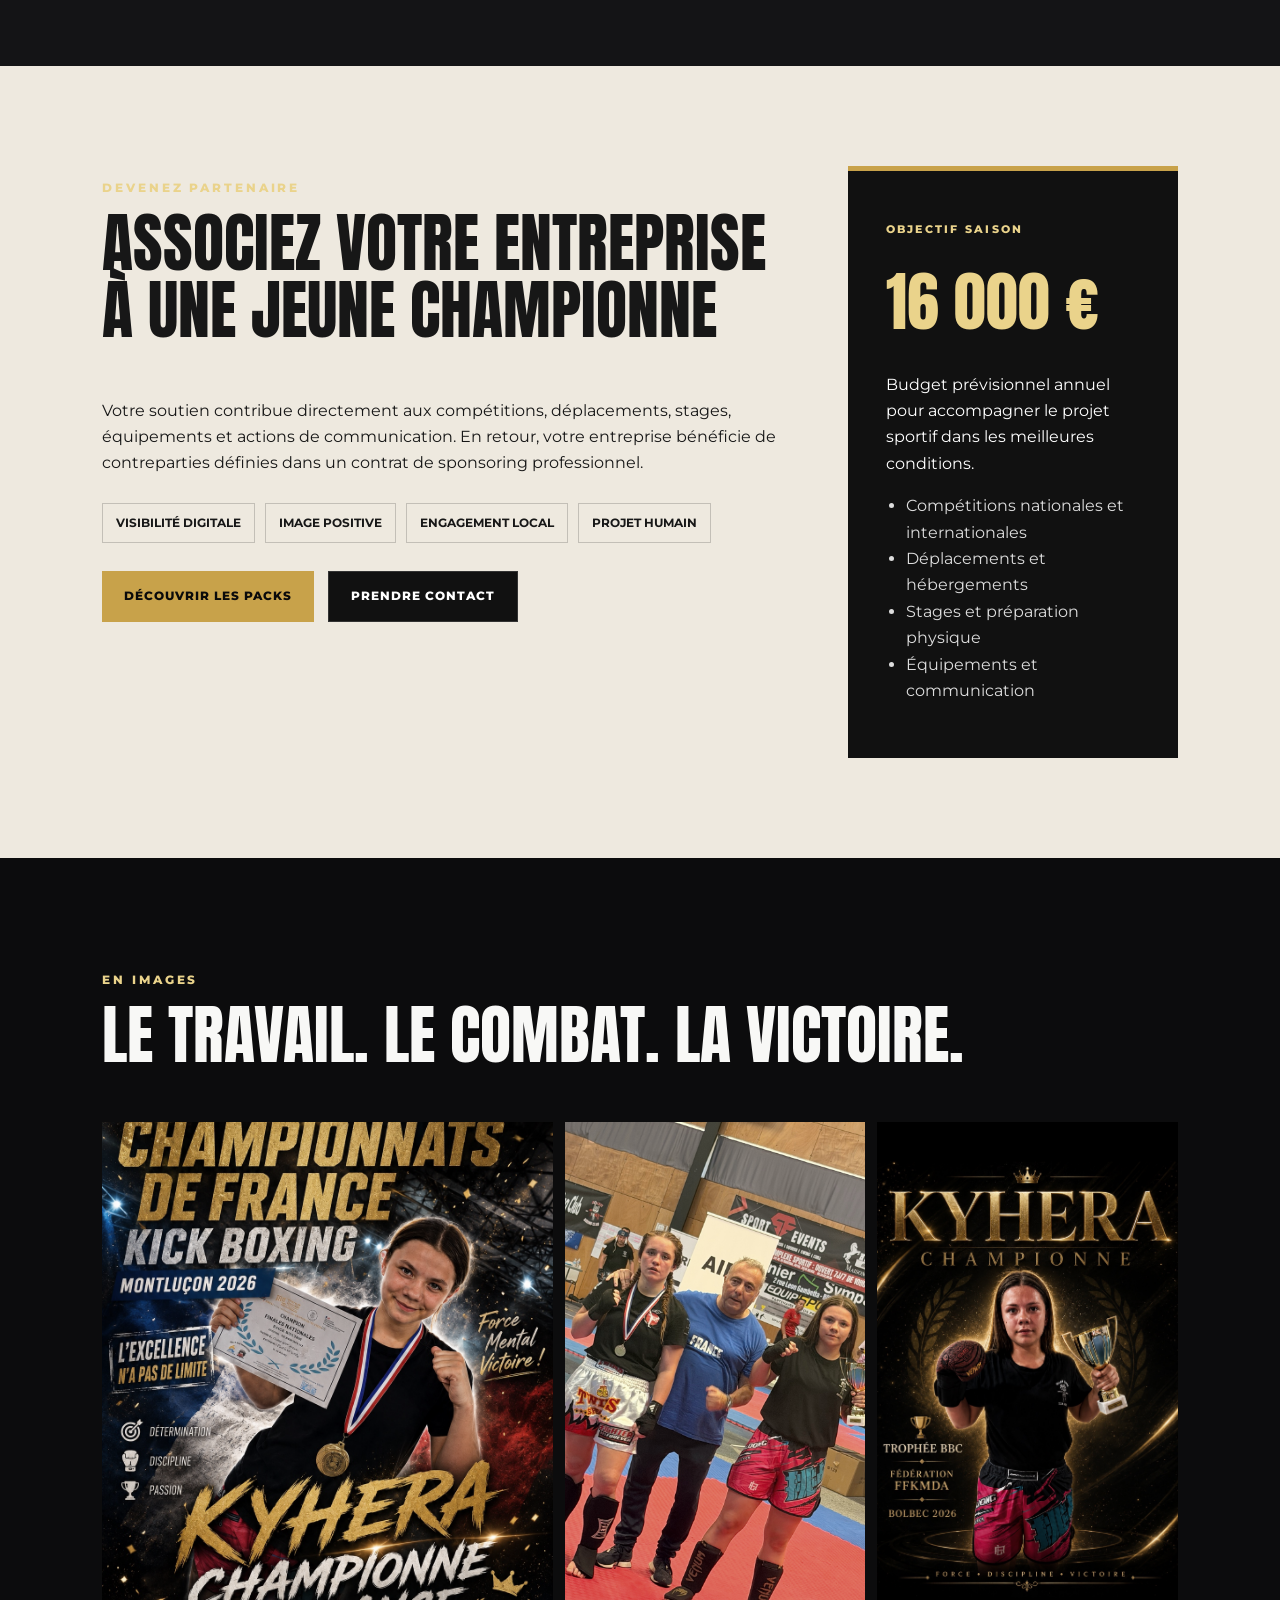
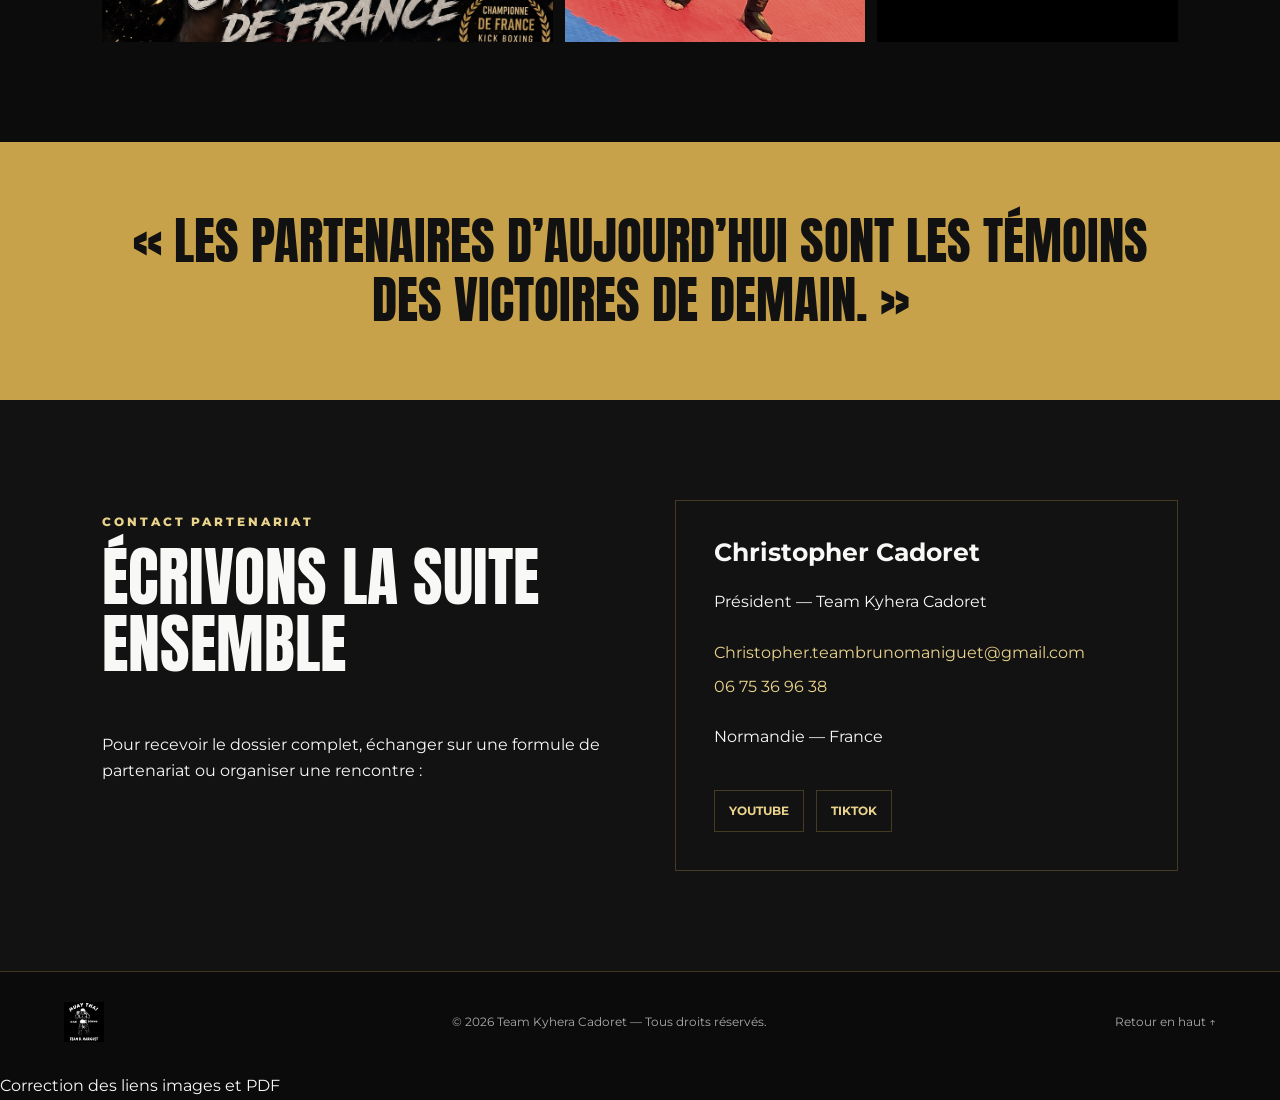
==== commit d2be8eda: "Update index.html" ====
--- a/index.html
+++ b/index.html
@@ -43,7 +43,8 @@
     <button class="menu-toggle" aria-label="Ouvrir le menu" aria-expanded="false">☰</button>
     <nav class="nav">
       <a href="#parcours">Parcours</a>
-      <a href="#palmares">Palmarès</a>
+      <a href="apropos.html">À propos</a>
+      <a href="palmares.html">Palmarès</a>
       <a href="#partenariat">Partenariat</a>
       <a href="#galerie">Galerie</a>
       <a class="nav-cta" href="#contact">Devenir partenaire</a>
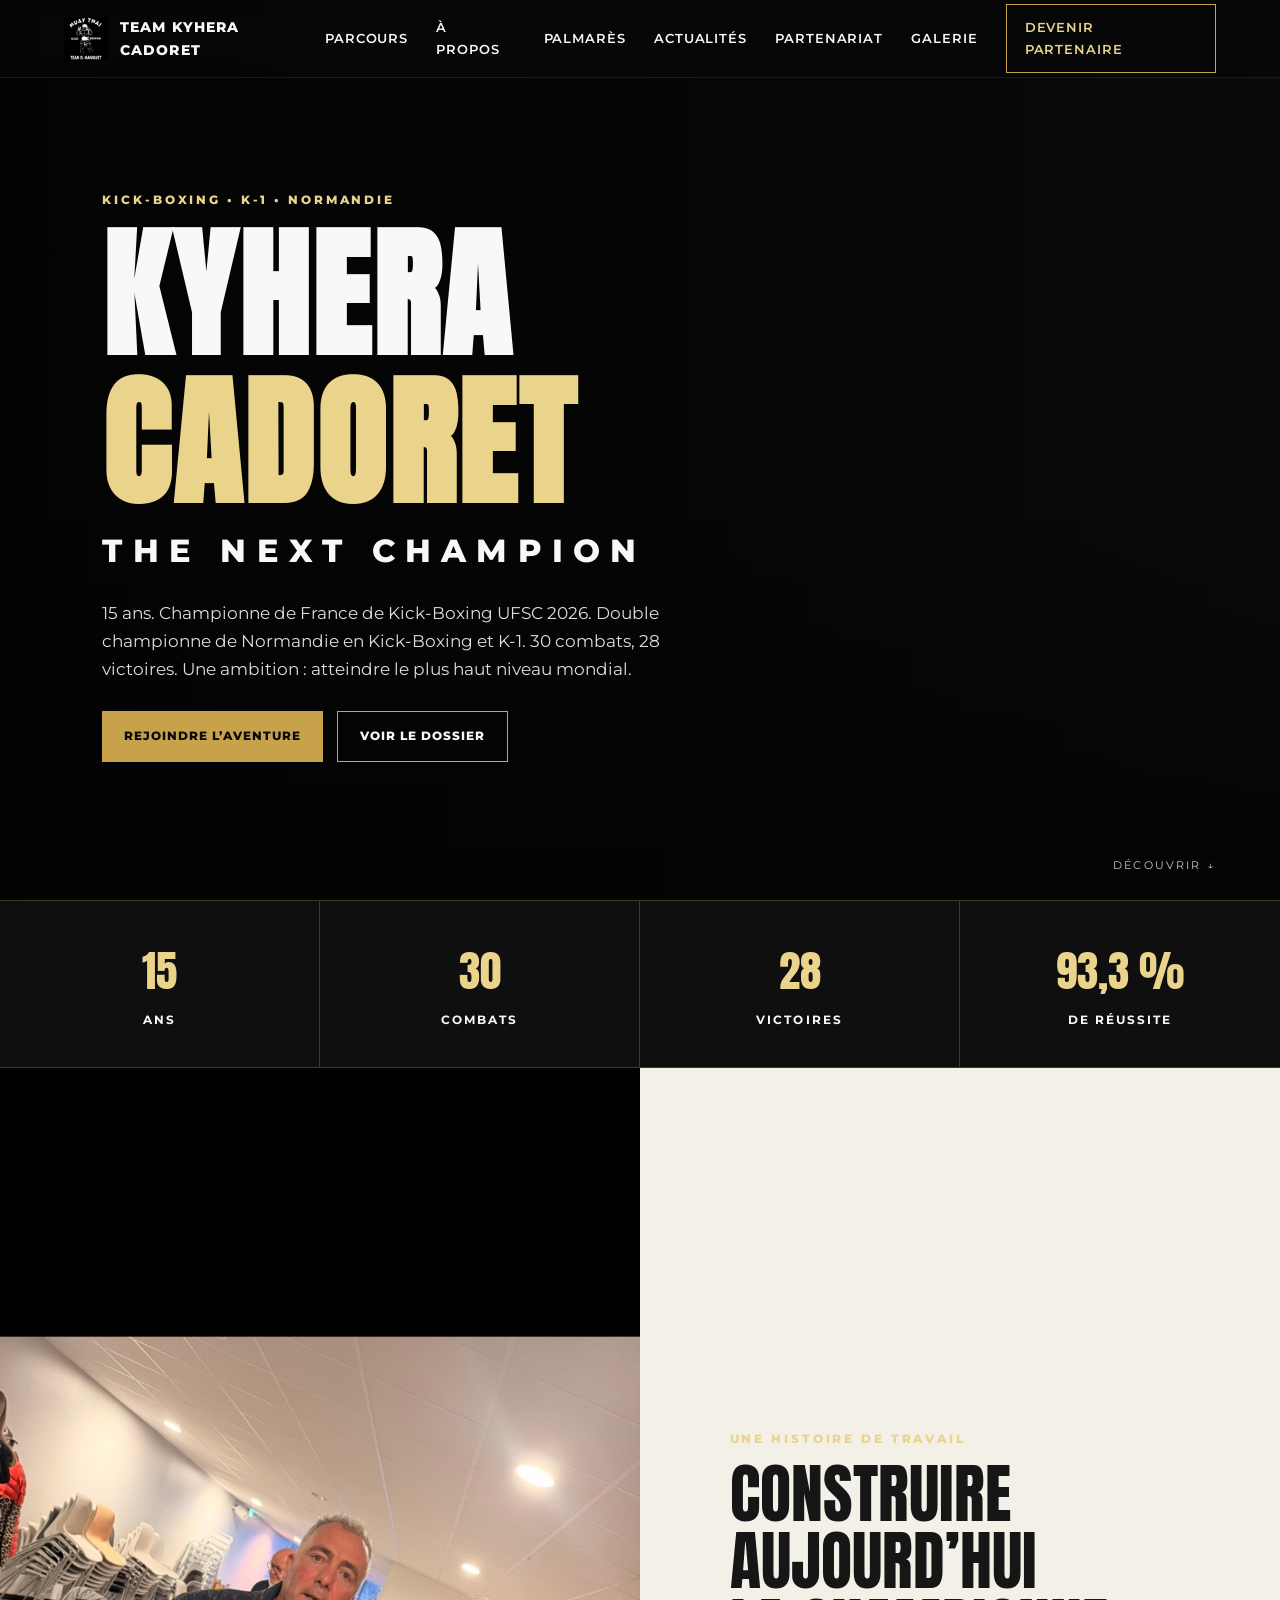
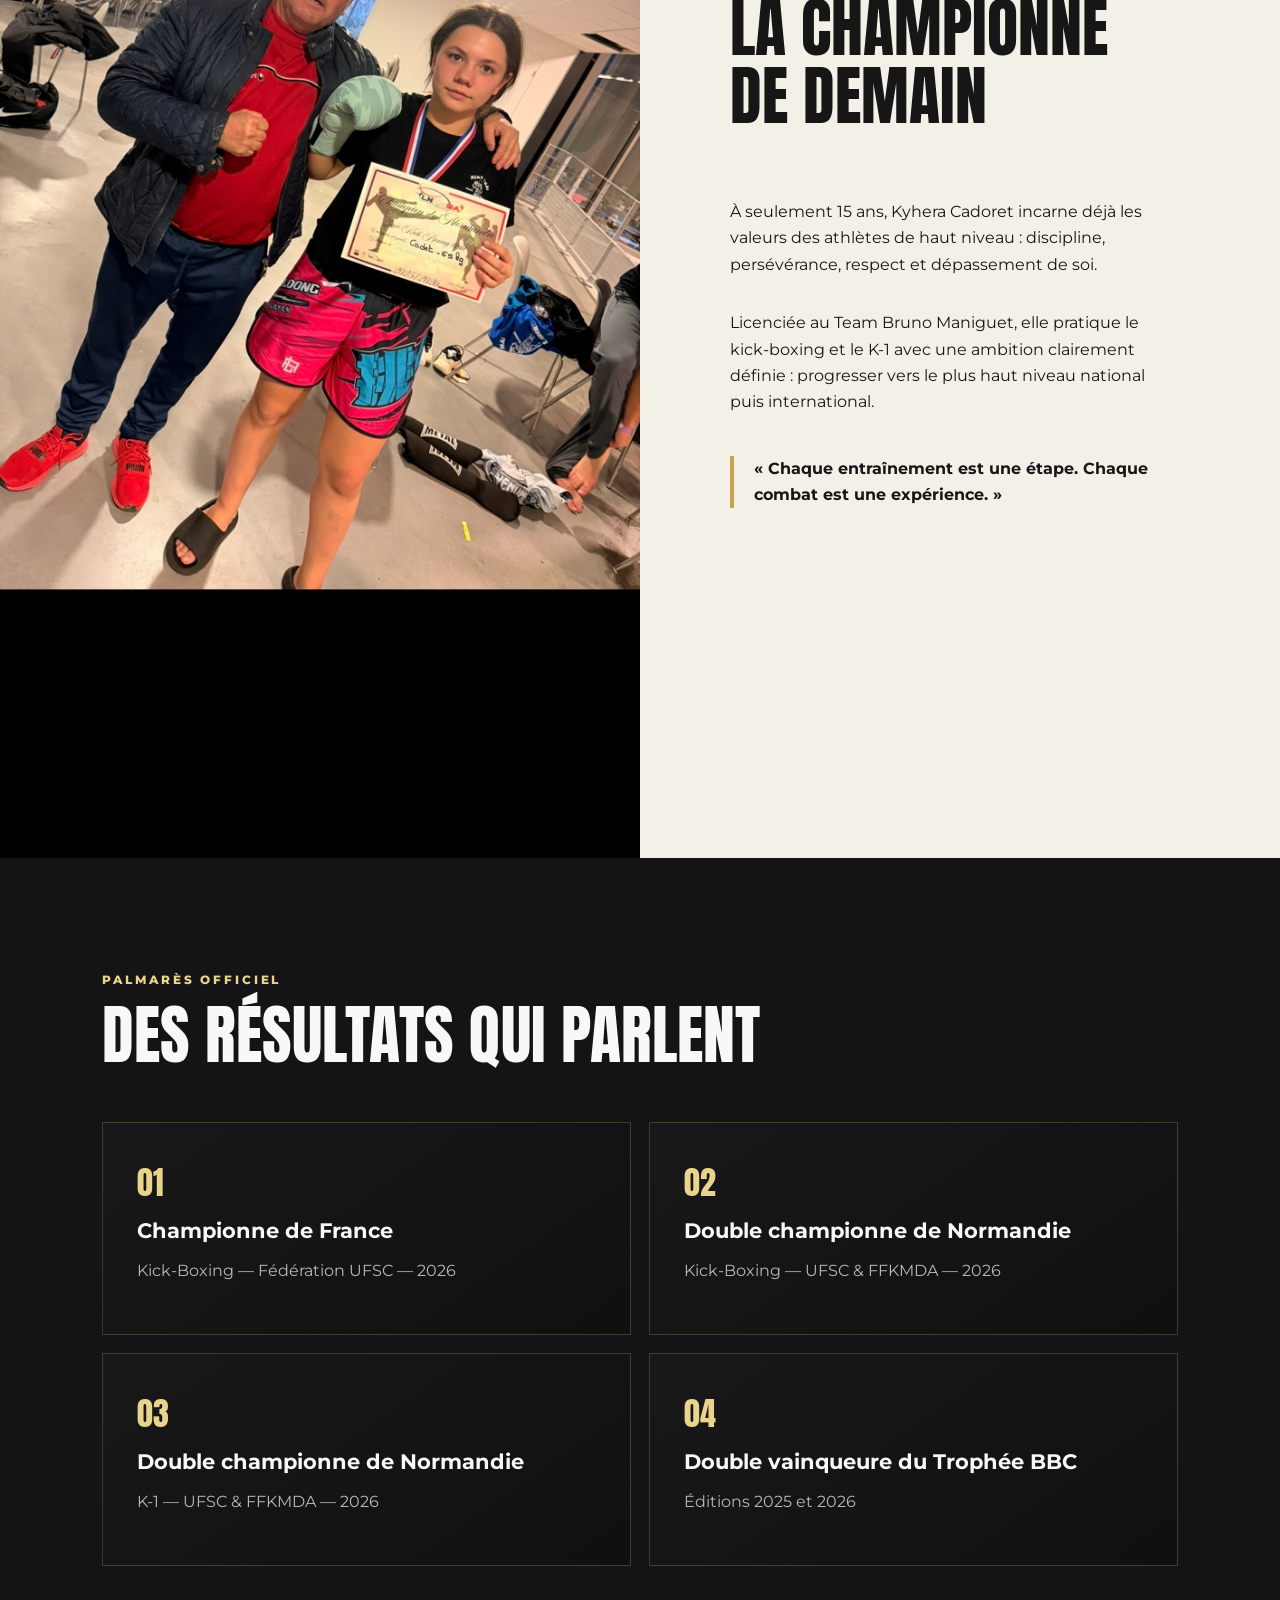
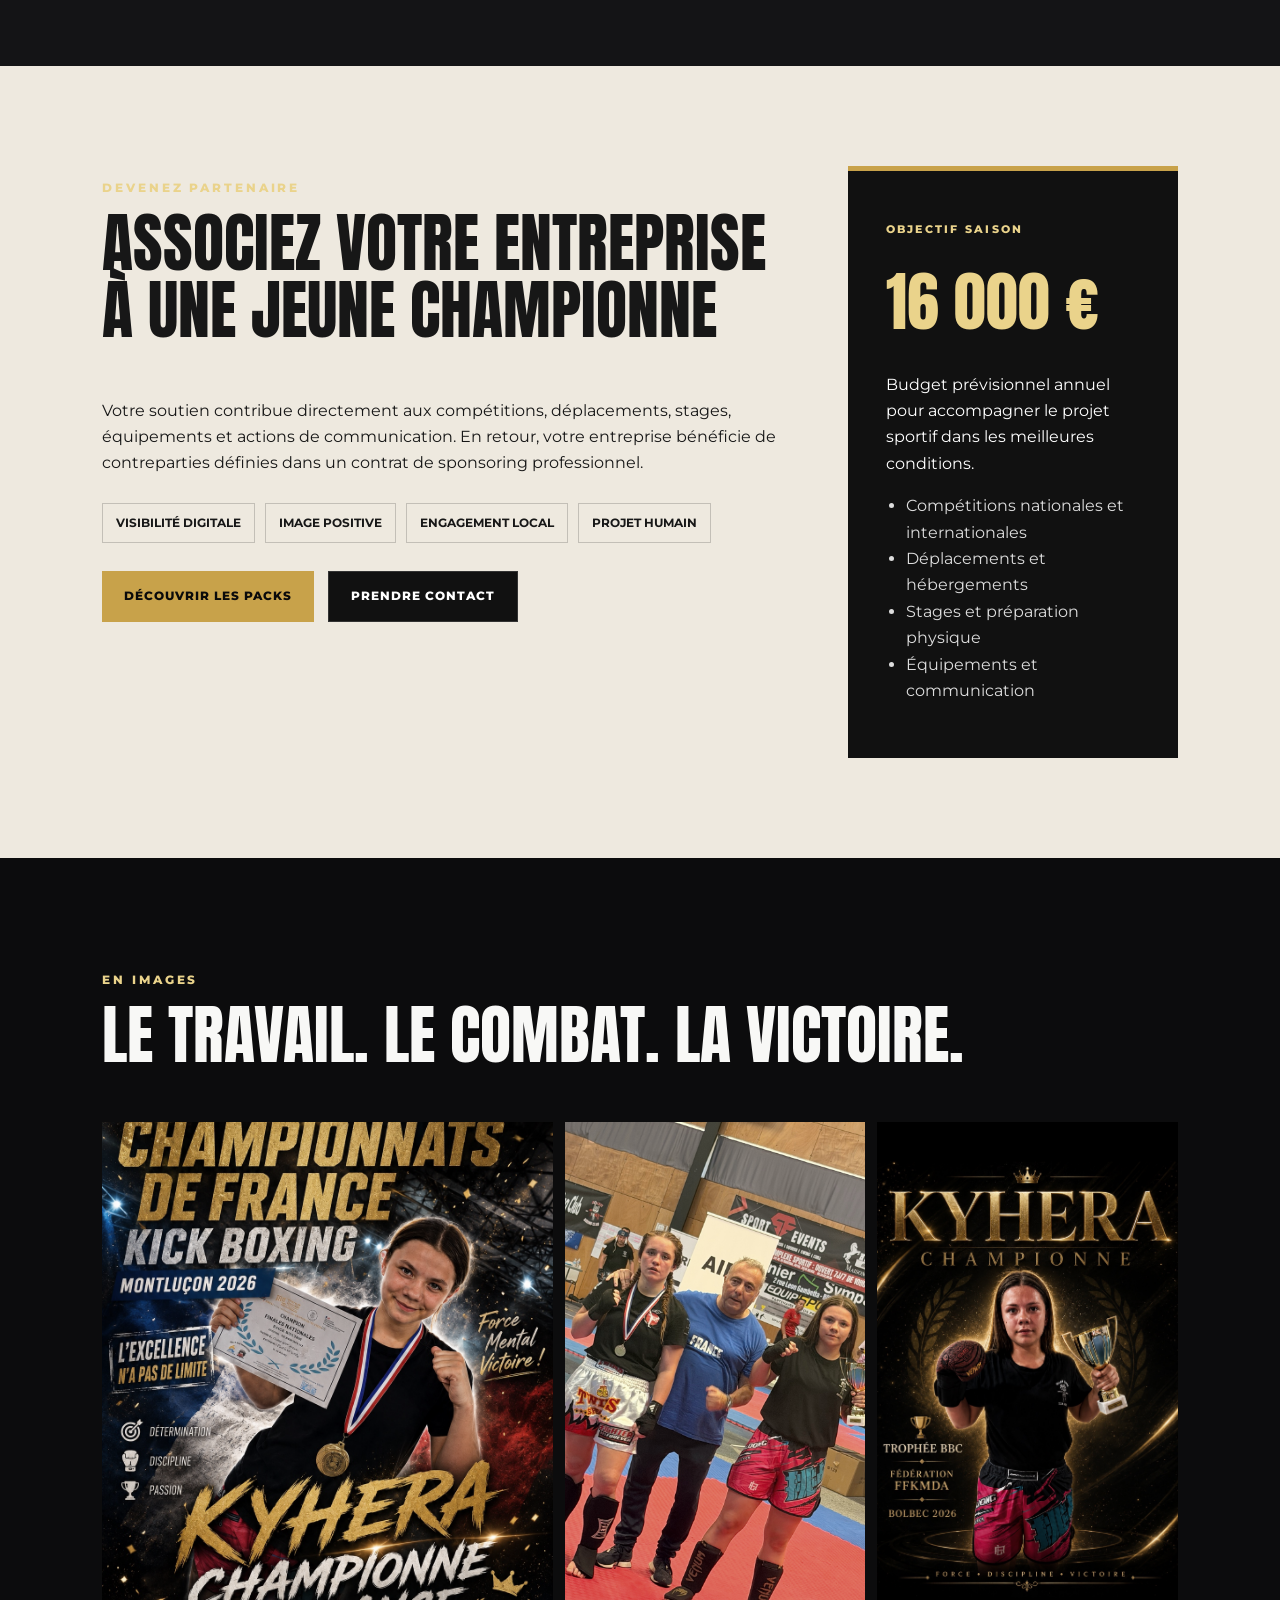
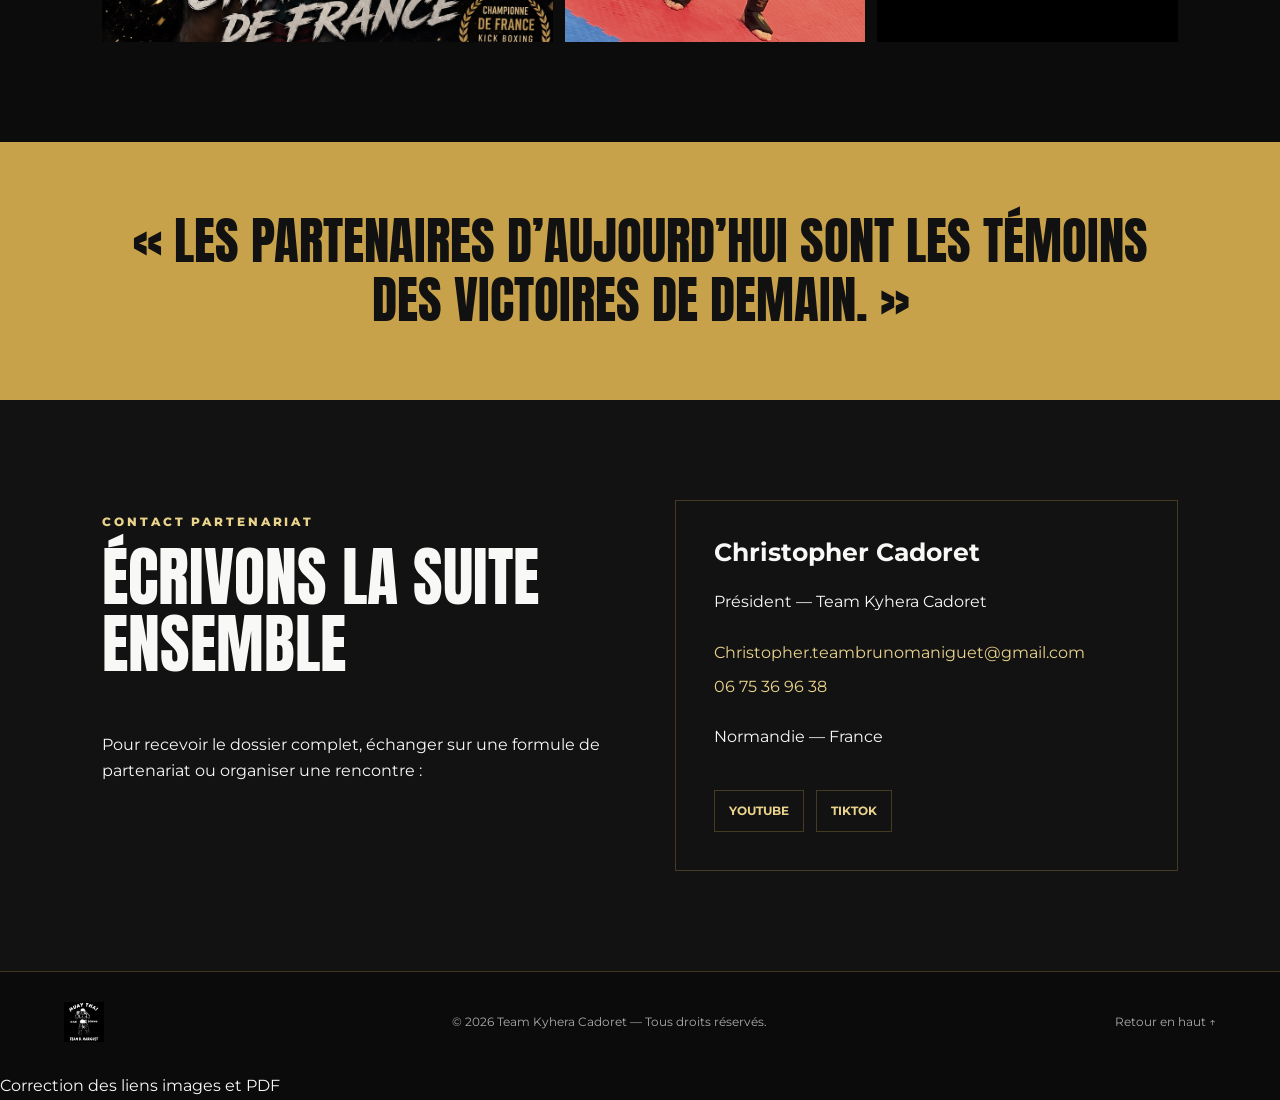
==== commit 18db9ab5: "Update index.html" ====
--- a/index.html
+++ b/index.html
@@ -45,6 +45,7 @@
       <a href="#parcours">Parcours</a>
       <a href="apropos.html">À propos</a>
       <a href="palmares.html">Palmarès</a>
+      <a href="actualites.html">Actualités</a>
       <a href="#partenariat">Partenariat</a>
       <a href="#galerie">Galerie</a>
       <a class="nav-cta" href="#contact">Devenir partenaire</a>
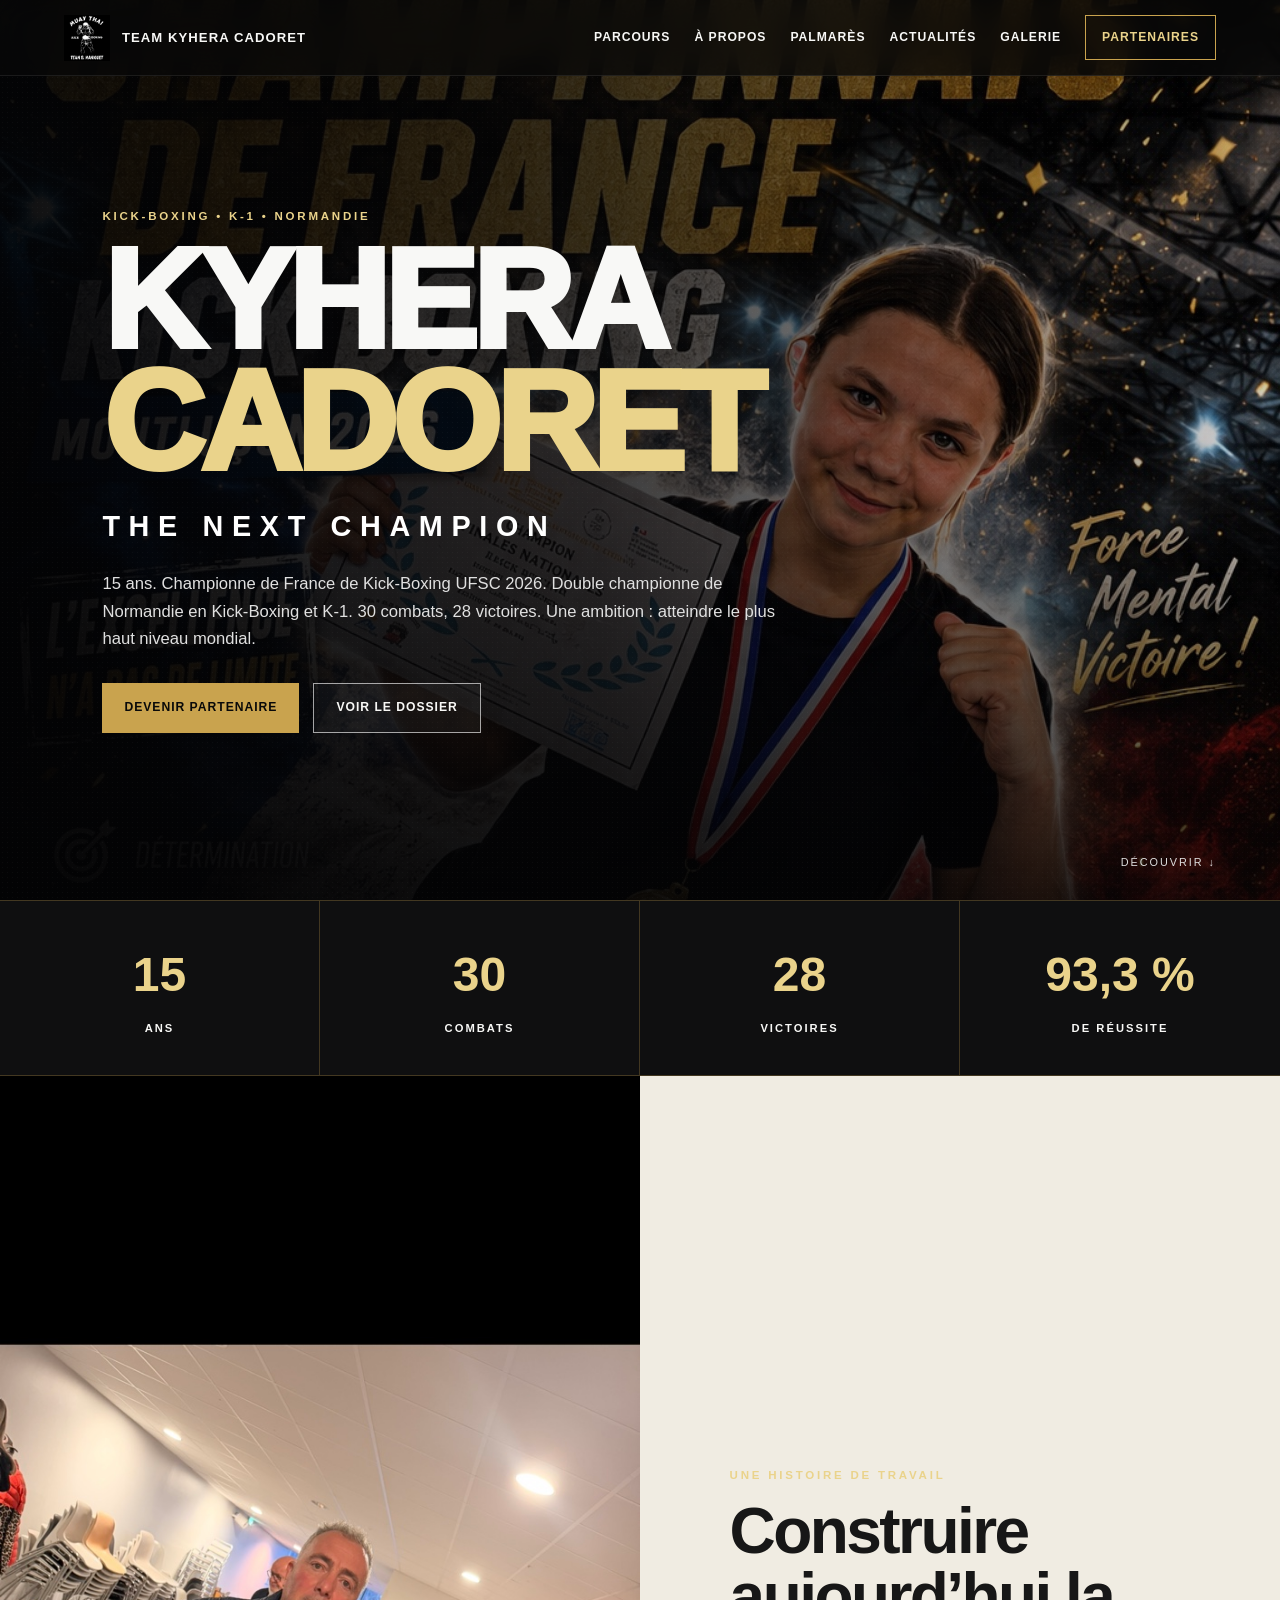
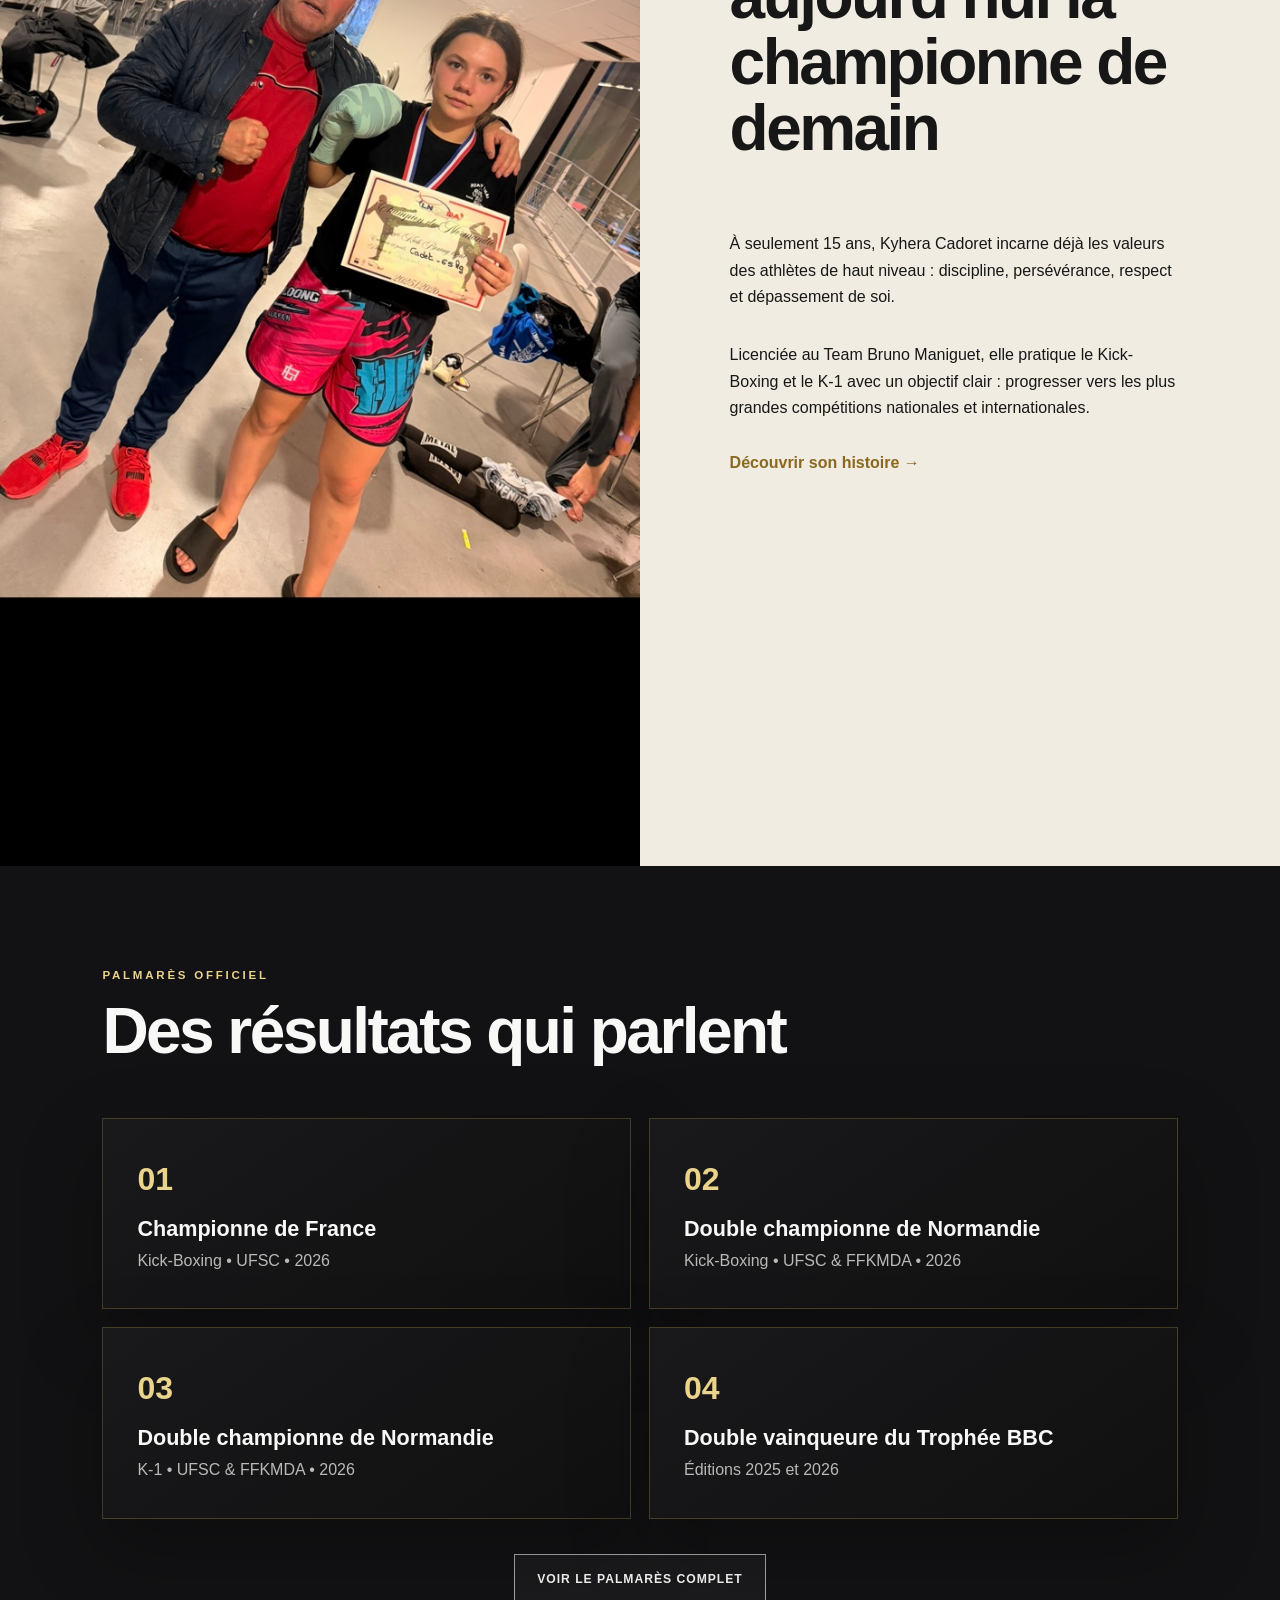
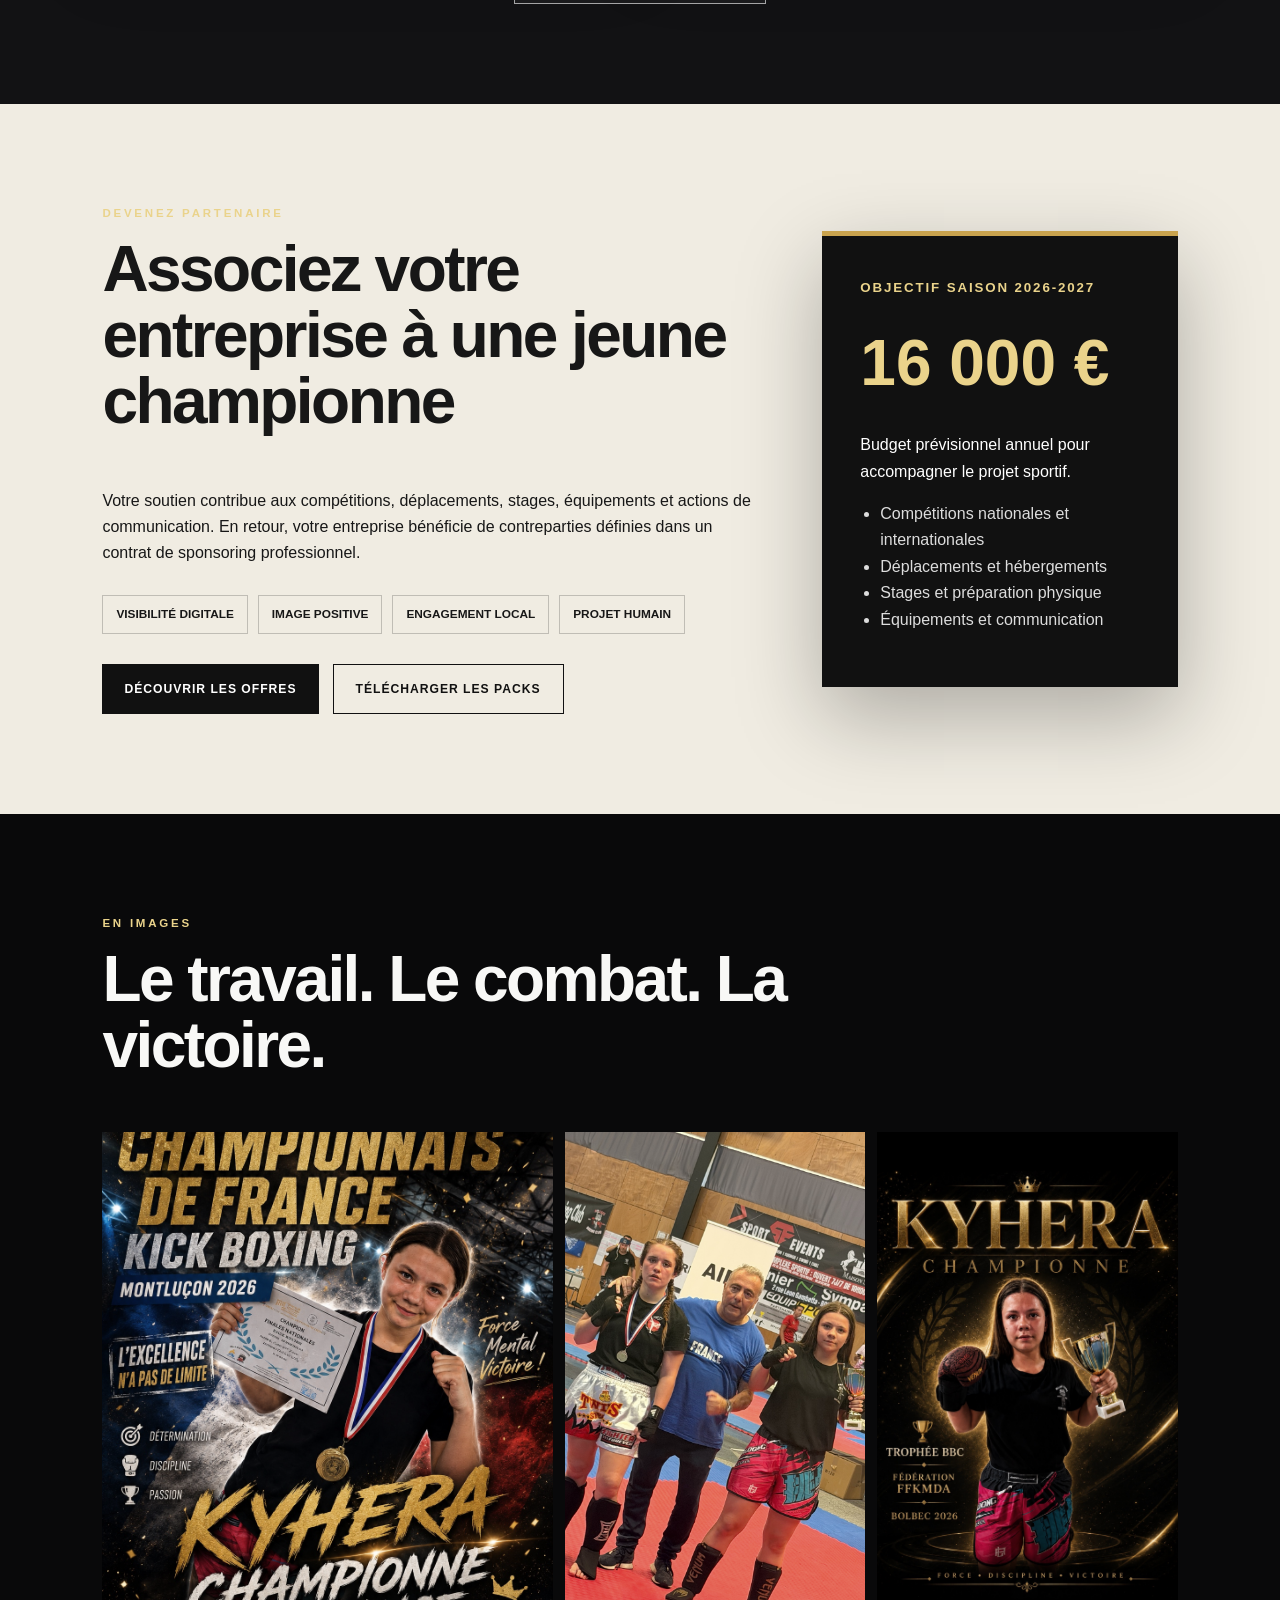
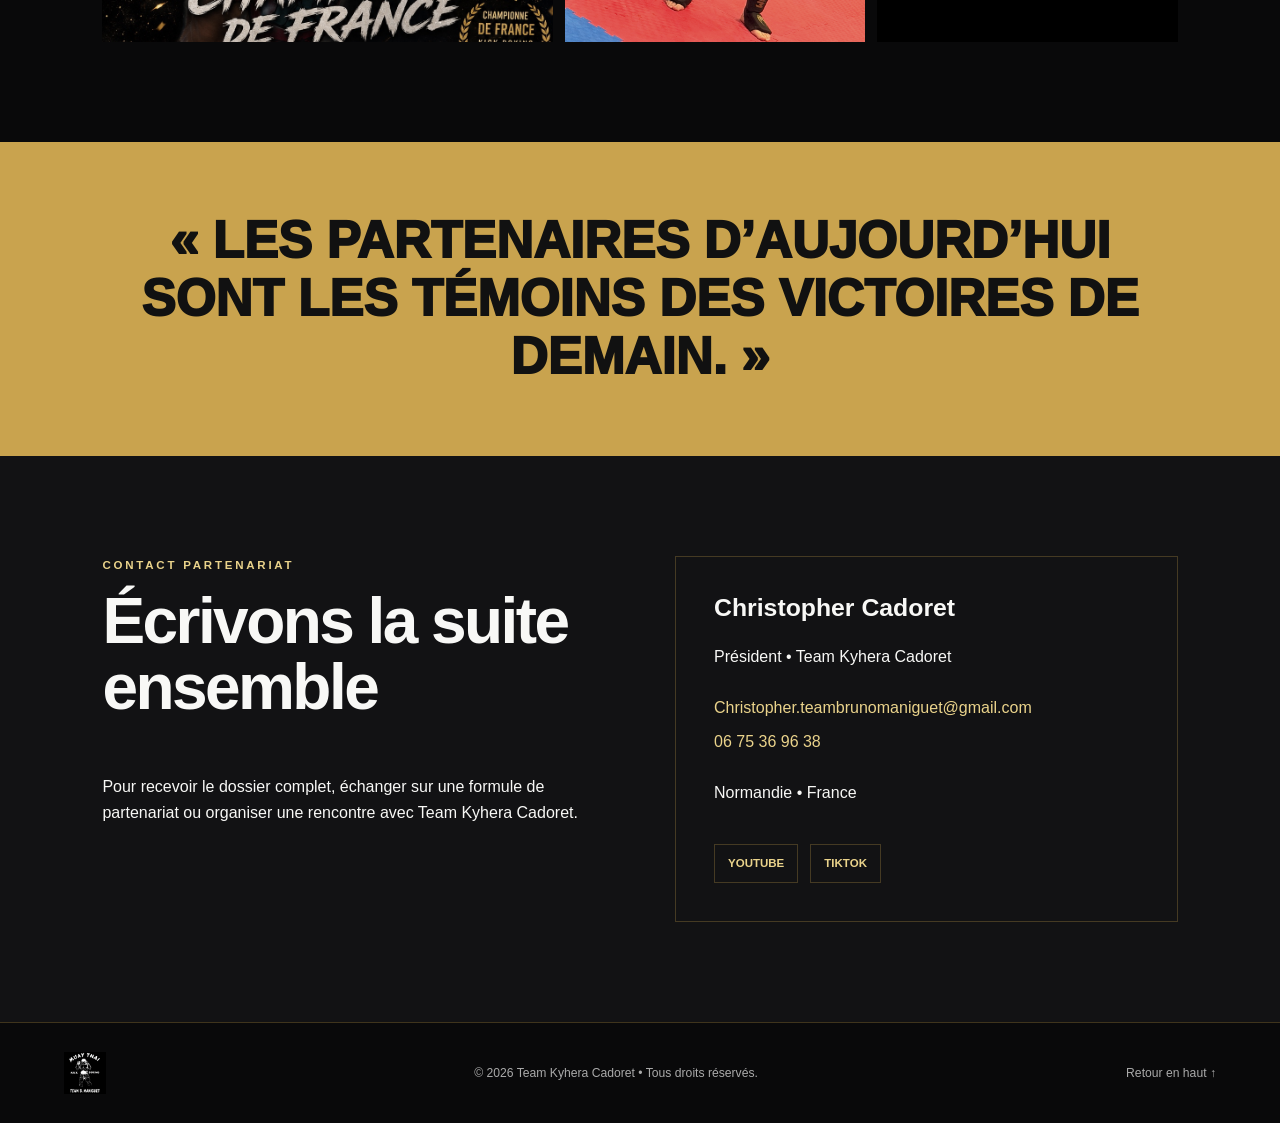
==== commit 31a2e1c5: "Add files via upload" ====
--- a/index.html
+++ b/index.html
@@ -3,178 +3,241 @@
 <head>
   <meta charset="utf-8">
   <meta name="viewport" content="width=device-width, initial-scale=1">
+
   <title>Kyhera Cadoret | Championne de France de Kick-Boxing | Team Kyhera Cadoret</title>
-  <meta name="description" content="Site officiel de Kyhera Cadoret, championne de France de Kick-Boxing UFSC 2026, double championne de Normandie en Kick-Boxing et K-1. Découvrez son palmarès, son parcours sportif et ses partenaires.">
-  <link rel="preconnect" href="https://fonts.googleapis.com">
-  <link rel="preconnect" href="https://fonts.gstatic.com" crossorigin>
-  <link href="https://fonts.googleapis.com/css2?family=Anton&family=Montserrat:wght@400;500;600;700;800&display=swap" rel="stylesheet">
+  <meta name="description" content="Site officiel de Kyhera Cadoret, championne de France de Kick-Boxing UFSC 2026, double championne de Normandie en Kick-Boxing et K-1. Découvrez son parcours, son palmarès, ses actualités et ses partenaires.">
+  <meta name="robots" content="index, follow">
+  <meta name="author" content="Team Kyhera Cadoret">
+
+  <link rel="canonical" href="https://christophercadoret-dev.github.io/Teamkyhera-cadoret/">
   <link rel="stylesheet" href="styles.css">
-<script type="application/ld+json">
-{
-  "@context":"https://schema.org",
-  "@type":"Person",
-  "name":"Kyhera Cadoret",
-  "jobTitle":"Championne de France de Kick-Boxing",
-  "description":"Championne de France de Kick-Boxing UFSC 2026 et double championne de Normandie.",
-  "url":"https://christophercadoret-dev.github.io/Teamkyhera-cadoret/",
-  "image":"https://christophercadoret-dev.github.io/Teamkyhera-cadoret/kyhera-hero.jpg",
-  "sameAs":[
-    "https://www.youtube.com/@Kyherathenextchampion"
-  ]
-}
-</script>
-<meta property="og:type" content="website">
-<meta property="og:title" content="Kyhera Cadoret | Championne de France de Kick-Boxing">
-<meta property="og:description" content="Site officiel de Kyhera Cadoret. Championne de France de Kick-Boxing UFSC 2026, double championne de Normandie et future athlète internationale.">
-<meta property="og:url" content="https://christophercadoret-dev.github.io/Teamkyhera-cadoret/">
-<meta property="og:image" content="https://christophercadoret-dev.github.io/Teamkyhera-cadoret/images/kyhera.jpg">
-
-<meta name="twitter:card" content="summary_large_image">
-<meta name="twitter:title" content="Kyhera Cadoret | Championne de France">
-<meta name="twitter:description" content="Découvrez le parcours de Kyhera Cadoret, championne de France de Kick-Boxing et future star du K-1.">
-<meta name="twitter:image" content="https://christophercadoret-dev.github.io/Teamkyhera-cadoret/images/kyhera.jpg">
+
+  <meta property="og:type" content="website">
+  <meta property="og:title" content="Kyhera Cadoret | Championne de France de Kick-Boxing">
+  <meta property="og:description" content="Découvrez le parcours, le palmarès et le projet sportif de Kyhera Cadoret.">
+  <meta property="og:url" content="https://christophercadoret-dev.github.io/Teamkyhera-cadoret/">
+  <meta property="og:image" content="https://christophercadoret-dev.github.io/Teamkyhera-cadoret/kyhera-hero.jpg">
+
+  <meta name="twitter:card" content="summary_large_image">
+  <meta name="twitter:title" content="Kyhera Cadoret | Championne de France">
+  <meta name="twitter:description" content="Site officiel de Kyhera Cadoret, jeune championne de Kick-Boxing et K-1.">
+  <meta name="twitter:image" content="https://christophercadoret-dev.github.io/Teamkyhera-cadoret/kyhera-hero.jpg">
+
+  <script type="application/ld+json">
+  {
+    "@context": "https://schema.org",
+    "@type": "Person",
+    "name": "Kyhera Cadoret",
+    "description": "Championne de France de Kick-Boxing UFSC 2026 et double championne de Normandie.",
+    "url": "https://christophercadoret-dev.github.io/Teamkyhera-cadoret/",
+    "image": "https://christophercadoret-dev.github.io/Teamkyhera-cadoret/kyhera-hero.jpg",
+    "sameAs": [
+      "https://www.youtube.com/@Kyherathenextchampion",
+      "https://www.tiktok.com/@kyhera.the.next.champion"
+    ]
+  }
+  </script>
 </head>
+
 <body>
-  <header class="site-header">
-    <a class="brand" href="#accueil" aria-label="Accueil">
-      <img src="logo-team-bruno-maniguet.png" alt="Logo Team Bruno Maniguet">
+  <header class="topbar" id="accueil">
+    <a class="brand" href="#accueil" aria-label="Accueil Team Kyhera Cadoret">
+      <img src="logo-team-bruno-maniguet.png" alt="Logo Team Kyhera Cadoret">
       <span>TEAM KYHERA CADORET</span>
     </a>
-    <button class="menu-toggle" aria-label="Ouvrir le menu" aria-expanded="false">☰</button>
-    <nav class="nav">
+
+    <button class="menu-button" type="button" aria-label="Ouvrir le menu" aria-expanded="false">
+      <span></span><span></span><span></span>
+    </button>
+
+    <nav class="main-nav" aria-label="Navigation principale">
       <a href="#parcours">Parcours</a>
       <a href="apropos.html">À propos</a>
       <a href="palmares.html">Palmarès</a>
       <a href="actualites.html">Actualités</a>
-      <a href="#partenariat">Partenariat</a>
-      <a href="#galerie">Galerie</a>
-      <a class="nav-cta" href="#contact">Devenir partenaire</a>
+      <a href="galerie.html">Galerie</a>
+      <a href="sponsors.html" class="nav-highlight">Partenaires</a>
     </nav>
   </header>
 
   <main>
-    <section id="accueil" class="hero">
-      <div class="hero-overlay"></div>
-      <div class="hero-content">
-        <p class="eyebrow">KICK-BOXING • K-1 • NORMANDIE</p>
+    <section class="hero">
+      <div class="hero-shade"></div>
+      <div class="hero-grain"></div>
+
+      <div class="hero-content reveal">
+        <p class="kicker">KICK-BOXING • K-1 • NORMANDIE</p>
         <h1>KYHERA<br><span>CADORET</span></h1>
-        <p class="hero-tagline">THE NEXT CHAMPION</p>
-        <p class="hero-copy">15 ans. Championne de France de Kick-Boxing UFSC 2026. Double championne de Normandie en Kick-Boxing et K-1. 30 combats, 28 victoires. Une ambition : atteindre le plus haut niveau mondial.</p>
+        <p class="hero-subtitle">THE NEXT CHAMPION</p>
+        <p class="hero-copy">
+          15 ans. Championne de France de Kick-Boxing UFSC 2026. Double championne de Normandie
+          en Kick-Boxing et K-1. 30 combats, 28 victoires. Une ambition : atteindre le plus haut niveau mondial.
+        </p>
+
         <div class="hero-actions">
-          <a class="btn btn-gold" href="#partenariat">Rejoindre l’aventure</a>
-          <a class="btn btn-outline" href="dossier-sponsoring-team-kyhera-cadoret.pdf" target="_blank">Voir le dossier</a>
-        </div>
-      </div>
-      <div class="scroll-indicator">DÉCOUVRIR ↓</div>
-    </section>
-
-    <section class="stats" aria-label="Chiffres clés">
-      <div><strong>15</strong><span>ANS</span></div>
-      <div><strong>30</strong><span>COMBATS</span></div>
-      <div><strong>28</strong><span>VICTOIRES</span></div>
-      <div><strong>93,3 %</strong><span>DE RÉUSSITE</span></div>
-    </section>
-
-    <section id="parcours" class="section split">
-      <div class="split-media">
-        <img src="kyhera-training.jpg" alt="Kyhera Cadoret à l'entraînement">
-      </div>
-      <div class="split-content">
-        <p class="eyebrow">UNE HISTOIRE DE TRAVAIL</p>
-        <h2>Construire aujourd’hui<br>la championne de demain</h2>
-        <p>À seulement 15 ans, Kyhera Cadoret incarne déjà les valeurs des athlètes de haut niveau : discipline, persévérance, respect et dépassement de soi.</p>
-        <p>Licenciée au Team Bruno Maniguet, elle pratique le kick-boxing et le K-1 avec une ambition clairement définie : progresser vers le plus haut niveau national puis international.</p>
-        <blockquote>« Chaque entraînement est une étape. Chaque combat est une expérience. »</blockquote>
-      </div>
-    </section>
-
-    <section id="palmares" class="section dark">
-      <div class="section-heading">
-        <p class="eyebrow">PALMARÈS OFFICIEL</p>
+          <a class="button button-gold" href="sponsors.html">Devenir partenaire</a>
+          <a class="button button-glass" href="dossier-sponsoring-team-kyhera-cadoret.pdf" target="_blank" rel="noopener">
+            Voir le dossier
+          </a>
+        </div>
+      </div>
+
+      <a class="scroll-link" href="#chiffres">Découvrir <span>↓</span></a>
+    </section>
+
+    <section class="numbers" id="chiffres" aria-label="Statistiques de Kyhera Cadoret">
+      <article class="number-card reveal">
+        <strong class="counter" data-target="15">0</strong>
+        <span>ANS</span>
+      </article>
+      <article class="number-card reveal">
+        <strong class="counter" data-target="30">0</strong>
+        <span>COMBATS</span>
+      </article>
+      <article class="number-card reveal">
+        <strong class="counter" data-target="28">0</strong>
+        <span>VICTOIRES</span>
+      </article>
+      <article class="number-card reveal">
+        <strong>93,3 %</strong>
+        <span>DE RÉUSSITE</span>
+      </article>
+    </section>
+
+    <section class="story" id="parcours">
+      <div class="story-image reveal">
+        <img src="kyhera-training.jpg" alt="Kyhera Cadoret à l'entraînement au Team Bruno Maniguet" loading="lazy">
+      </div>
+
+      <div class="story-copy reveal">
+        <p class="kicker">UNE HISTOIRE DE TRAVAIL</p>
+        <h2>Construire aujourd’hui la championne de demain</h2>
+        <p>
+          À seulement 15 ans, Kyhera Cadoret incarne déjà les valeurs des athlètes de haut niveau :
+          discipline, persévérance, respect et dépassement de soi.
+        </p>
+        <p>
+          Licenciée au Team Bruno Maniguet, elle pratique le Kick-Boxing et le K-1 avec un objectif clair :
+          progresser vers les plus grandes compétitions nationales et internationales.
+        </p>
+        <a class="text-link" href="apropos.html">Découvrir son histoire →</a>
+      </div>
+    </section>
+
+    <section class="titles">
+      <div class="section-heading reveal">
+        <p class="kicker">PALMARÈS OFFICIEL</p>
         <h2>Des résultats qui parlent</h2>
       </div>
-      <div class="achievements">
-        <article>
-          <span class="medal">01</span>
+
+      <div class="title-grid">
+        <article class="title-card reveal">
+          <span>01</span>
           <h3>Championne de France</h3>
-          <p>Kick-Boxing — Fédération UFSC — 2026</p>
-        </article>
-        <article>
-          <span class="medal">02</span>
+          <p>Kick-Boxing • UFSC • 2026</p>
+        </article>
+        <article class="title-card reveal">
+          <span>02</span>
           <h3>Double championne de Normandie</h3>
-          <p>Kick-Boxing — UFSC & FFKMDA — 2026</p>
-        </article>
-        <article>
-          <span class="medal">03</span>
+          <p>Kick-Boxing • UFSC & FFKMDA • 2026</p>
+        </article>
+        <article class="title-card reveal">
+          <span>03</span>
           <h3>Double championne de Normandie</h3>
-          <p>K-1 — UFSC & FFKMDA — 2026</p>
-        </article>
-        <article>
-          <span class="medal">04</span>
+          <p>K-1 • UFSC & FFKMDA • 2026</p>
+        </article>
+        <article class="title-card reveal">
+          <span>04</span>
           <h3>Double vainqueure du Trophée BBC</h3>
           <p>Éditions 2025 et 2026</p>
         </article>
       </div>
-    </section>
-
-    <section id="partenariat" class="section partnership">
-      <div class="partnership-copy">
-        <p class="eyebrow">DEVENEZ PARTENAIRE</p>
+
+      <div class="center">
+        <a class="button button-outline" href="palmares.html">Voir le palmarès complet</a>
+      </div>
+    </section>
+
+    <section class="partner-band">
+      <div class="partner-copy reveal">
+        <p class="kicker">DEVENEZ PARTENAIRE</p>
         <h2>Associez votre entreprise à une jeune championne</h2>
-        <p>Votre soutien contribue directement aux compétitions, déplacements, stages, équipements et actions de communication. En retour, votre entreprise bénéficie de contreparties définies dans un contrat de sponsoring professionnel.</p>
-        <div class="benefits">
+        <p>
+          Votre soutien contribue aux compétitions, déplacements, stages, équipements et actions de communication.
+          En retour, votre entreprise bénéficie de contreparties définies dans un contrat de sponsoring professionnel.
+        </p>
+
+        <div class="pill-list">
           <span>Visibilité digitale</span>
           <span>Image positive</span>
           <span>Engagement local</span>
           <span>Projet humain</span>
         </div>
+
         <div class="hero-actions">
-          <a class="btn btn-gold" href="packs-sponsoring-team-kyhera-cadoret.pdf" target="_blank">Découvrir les packs</a>
-          <a class="btn btn-dark" href="#contact">Prendre contact</a>
-        </div>
-      </div>
-      <div class="partnership-card">
-        <p class="small-label">OBJECTIF SAISON</p>
+          <a class="button button-dark" href="sponsors.html">Découvrir les offres</a>
+          <a class="button button-outline-dark" href="packs-sponsoring-team-kyhera-cadoret.pdf" target="_blank" rel="noopener">
+            Télécharger les packs
+          </a>
+        </div>
+      </div>
+
+      <aside class="budget-card reveal">
+        <small>OBJECTIF SAISON 2026-2027</small>
         <strong>16 000 €</strong>
-        <p>Budget prévisionnel annuel pour accompagner le projet sportif dans les meilleures conditions.</p>
+        <p>Budget prévisionnel annuel pour accompagner le projet sportif.</p>
         <ul>
           <li>Compétitions nationales et internationales</li>
           <li>Déplacements et hébergements</li>
           <li>Stages et préparation physique</li>
           <li>Équipements et communication</li>
         </ul>
-      </div>
-    </section>
-
-    <section id="galerie" class="section gallery-section">
-      <div class="section-heading">
-        <p class="eyebrow">EN IMAGES</p>
+      </aside>
+    </section>
+
+    <section class="gallery-preview">
+      <div class="section-heading reveal">
+        <p class="kicker">EN IMAGES</p>
         <h2>Le travail. Le combat. La victoire.</h2>
       </div>
-      <div class="gallery">
-        <img src="kyhera-combat-1.jpg" alt="Kyhera en compétition">
-        <img src="kyhera-podium.jpg" alt="Kyhera sur un podium">
-        <img src="kyhera-combat-2.jpg" alt="Kyhera en tenue de combat">
-      </div>
-    </section>
-
-    <section class="quote-band">
-      <p>« Les partenaires d’aujourd’hui sont les témoins des victoires de demain. »</p>
-    </section>
-
-    <section id="contact" class="section contact">
-      <div>
-        <p class="eyebrow">CONTACT PARTENARIAT</p>
+
+      <div class="photo-grid">
+        <a href="galerie.html" class="photo-large reveal">
+          <img src="kyhera-combat-1.jpg" alt="Kyhera Cadoret pendant un combat officiel de Kick-Boxing" loading="lazy">
+        </a>
+        <a href="galerie.html" class="reveal">
+          <img src="kyhera-podium.jpg" alt="Kyhera Cadoret sur le podium après une victoire" loading="lazy">
+        </a>
+        <a href="galerie.html" class="reveal">
+          <img src="kyhera-combat-2.jpg" alt="Kyhera Cadoret en tenue de compétition" loading="lazy">
+        </a>
+      </div>
+    </section>
+
+    <section class="quote-section">
+      <blockquote>
+        « Les partenaires d’aujourd’hui sont les témoins des victoires de demain. »
+      </blockquote>
+    </section>
+
+    <section class="contact-section" id="contact">
+      <div class="reveal">
+        <p class="kicker">CONTACT PARTENARIAT</p>
         <h2>Écrivons la suite ensemble</h2>
-        <p>Pour recevoir le dossier complet, échanger sur une formule de partenariat ou organiser une rencontre :</p>
-      </div>
-      <div class="contact-card">
+        <p>
+          Pour recevoir le dossier complet, échanger sur une formule de partenariat
+          ou organiser une rencontre avec Team Kyhera Cadoret.
+        </p>
+      </div>
+
+      <div class="contact-card reveal">
         <h3>Christopher Cadoret</h3>
-        <p>Président — Team Kyhera Cadoret</p>
+        <p>Président • Team Kyhera Cadoret</p>
         <a href="mailto:Christopher.teambrunomaniguet@gmail.com">Christopher.teambrunomaniguet@gmail.com</a>
         <a href="tel:+33675369638">06 75 36 96 38</a>
-        <p>Normandie — France</p>
-        <div class="socials">
+        <p>Normandie • France</p>
+
+        <div class="social-links">
           <a href="https://www.youtube.com/@Kyherathenextchampion" target="_blank" rel="noopener">YouTube</a>
           <a href="https://www.tiktok.com/@kyhera.the.next.champion" target="_blank" rel="noopener">TikTok</a>
         </div>
@@ -182,13 +245,12 @@
     </section>
   </main>
 
-  <footer>
-    <img src="logo-team-bruno-maniguet.png" alt="">
-    <p>© 2026 Team Kyhera Cadoret — Tous droits réservés.</p>
+  <footer class="footer">
+    <img src="logo-team-bruno-maniguet.png" alt="" aria-hidden="true">
+    <p>© 2026 Team Kyhera Cadoret • Tous droits réservés.</p>
     <a href="#accueil">Retour en haut ↑</a>
   </footer>
 
   <script src="script.js"></script>
 </body>
 </html>
-Correction des liens images et PDF
--- a/styles.css
+++ b/styles.css
@@ -1,103 +1,674 @@
-
-:root{
-  --black:#0b0b0c;
-  --black-2:#141416;
-  --gold:#c8a24a;
-  --gold-light:#ead38b;
-  --white:#f8f8f6;
-  --muted:#b7b7b7;
-  --line:rgba(200,162,74,.28);
-}
-*{box-sizing:border-box}
-html{scroll-behavior:smooth}
-body{margin:0;font-family:Montserrat,Arial,sans-serif;background:var(--black);color:var(--white);line-height:1.65}
-img{display:block;max-width:100%}
-a{color:inherit;text-decoration:none}
-.site-header{position:fixed;z-index:1000;top:0;left:0;right:0;height:78px;display:flex;align-items:center;justify-content:space-between;padding:0 5vw;background:rgba(8,8,9,.72);backdrop-filter:blur(14px);border-bottom:1px solid rgba(255,255,255,.08)}
-.brand{display:flex;align-items:center;gap:12px;font-weight:800;letter-spacing:.08em;font-size:.86rem}
-.brand img{width:44px;height:44px;object-fit:contain}
-.nav{display:flex;align-items:center;gap:28px;font-size:.82rem;font-weight:600;text-transform:uppercase;letter-spacing:.07em}
-.nav a{transition:.2s}
-.nav a:hover{color:var(--gold-light)}
-.nav-cta{padding:12px 18px;border:1px solid var(--gold);color:var(--gold-light)}
-.menu-toggle{display:none;background:none;border:0;color:white;font-size:1.7rem}
-.hero{min-height:100vh;position:relative;display:flex;align-items:center;padding:110px 8vw 70px;background:url("assets/kyhera-hero.jpg") center 30%/cover no-repeat}
-.hero-overlay{position:absolute;inset:0;background:linear-gradient(90deg,rgba(3,3,4,.93) 0%,rgba(3,3,4,.7) 48%,rgba(3,3,4,.18) 100%),linear-gradient(0deg,rgba(3,3,4,.75),transparent 45%)}
-.hero-content{position:relative;max-width:760px}
-.eyebrow{color:var(--gold-light);font-size:.75rem;font-weight:800;letter-spacing:.24em;text-transform:uppercase}
-h1,h2,h3{margin-top:0;line-height:1.05}
-h1{font-family:Anton,sans-serif;font-size:clamp(4.4rem,11vw,9rem);letter-spacing:.02em;margin-bottom:8px}
-h1 span{color:var(--gold-light)}
-.hero-tagline{font-size:clamp(1.2rem,3vw,2rem);font-weight:800;letter-spacing:.32em;margin:0 0 22px}
-.hero-copy{max-width:620px;font-size:1.05rem;color:#ddd}
-.hero-actions{display:flex;gap:14px;flex-wrap:wrap;margin-top:28px}
-.btn{display:inline-flex;align-items:center;justify-content:center;padding:14px 22px;font-weight:800;text-transform:uppercase;letter-spacing:.08em;font-size:.78rem;transition:.2s}
-.btn:hover{transform:translateY(-2px)}
-.btn-gold{background:var(--gold);color:#0a0a0a}
-.btn-outline{border:1px solid rgba(255,255,255,.65)}
-.btn-dark{background:#111;color:white;border:1px solid #333}
-.scroll-indicator{position:absolute;z-index:2;bottom:25px;right:5vw;font-size:.68rem;letter-spacing:.2em;color:#c7c7c7}
-.stats{display:grid;grid-template-columns:repeat(4,1fr);background:#0f0f10;border-top:1px solid var(--line);border-bottom:1px solid var(--line)}
-.stats div{padding:34px 20px;text-align:center;border-right:1px solid var(--line)}
-.stats div:last-child{border-right:0}
-.stats strong{display:block;color:var(--gold-light);font-family:Anton,sans-serif;font-size:2.7rem;font-weight:400}
-.stats span{font-size:.72rem;letter-spacing:.18em;font-weight:700}
-.section{padding:100px 8vw}
-.split{display:grid;grid-template-columns:1fr 1fr;min-height:680px;padding:0;background:#f3f0e8;color:#161616}
-.split-media img{width:100%;height:100%;object-fit:cover}
-.split-content{padding:90px 8vw 90px 7vw;display:flex;flex-direction:column;justify-content:center}
-h2{font-family:Anton,sans-serif;font-size:clamp(2.6rem,5vw,4.8rem);font-weight:400;text-transform:uppercase}
-.split blockquote{margin:24px 0 0;border-left:4px solid var(--gold);padding-left:20px;font-weight:700}
-.dark{background:var(--black-2)}
-.section-heading{max-width:900px;margin-bottom:48px}
-.achievements{display:grid;grid-template-columns:repeat(2,1fr);gap:18px}
-.achievements article{padding:34px;border:1px solid var(--line);background:linear-gradient(145deg,#181819,#101011)}
-.medal{color:var(--gold-light);font-family:Anton,sans-serif;font-size:2rem}
-.achievements h3{font-size:1.3rem;margin:10px 0}
-.achievements p{color:var(--muted)}
-.partnership{display:grid;grid-template-columns:1.35fr .65fr;gap:60px;background:#eee9df;color:#171717}
-.partnership-copy p{max-width:760px}
-.benefits{display:flex;flex-wrap:wrap;gap:10px;margin:26px 0}
-.benefits span{border:1px solid rgba(0,0,0,.18);padding:9px 13px;font-size:.78rem;font-weight:700;text-transform:uppercase}
-.partnership-card{background:#111;color:white;padding:38px;border-top:5px solid var(--gold);align-self:center}
-.partnership-card strong{font-family:Anton,sans-serif;font-size:4rem;color:var(--gold-light);font-weight:400}
-.partnership-card ul{padding-left:20px;color:#ddd}
-.small-label{font-size:.7rem;letter-spacing:.2em;font-weight:800;color:var(--gold-light)}
-.gallery-section{background:#0c0c0d}
-.gallery{display:grid;grid-template-columns:1.2fr .8fr .8fr;gap:12px}
-.gallery img{width:100%;height:520px;object-fit:cover;filter:grayscale(.25);transition:.3s}
-.gallery img:hover{filter:none;transform:scale(1.01)}
-.quote-band{padding:70px 8vw;background:var(--gold);color:#111;text-align:center}
-.quote-band p{margin:0;font-family:Anton,sans-serif;font-size:clamp(2rem,4vw,4rem);line-height:1.15;text-transform:uppercase}
-.contact{display:grid;grid-template-columns:1fr 1fr;gap:70px;background:#121213}
-.contact-card{border:1px solid var(--line);padding:38px;display:flex;flex-direction:column;gap:8px}
-.contact-card h3{font-size:1.55rem;margin-bottom:0}
-.contact-card a{color:var(--gold-light);word-break:break-word}
-.socials{display:flex;gap:12px;margin-top:15px}
-.socials a{border:1px solid var(--line);padding:10px 14px;font-weight:700;text-transform:uppercase;font-size:.75rem}
-footer{padding:28px 5vw;display:flex;align-items:center;gap:18px;justify-content:space-between;border-top:1px solid var(--line);font-size:.78rem;color:#aaa}
-footer img{width:40px;height:40px;object-fit:contain}
-@media(max-width:900px){
-  .menu-toggle{display:block}
-  .nav{position:absolute;top:78px;left:0;right:0;display:none;flex-direction:column;align-items:stretch;background:#0c0c0d;padding:24px 5vw}
-  .nav.open{display:flex}
-  .split,.partnership,.contact{grid-template-columns:1fr}
-  .split-media{height:520px}
-  .stats{grid-template-columns:repeat(2,1fr)}
-  .gallery{grid-template-columns:1fr 1fr}
-  .gallery img{height:380px}
-  .gallery img:first-child{grid-column:1/-1}
-}
-@media(max-width:560px){
-  .site-header{height:68px}
-  .brand span{display:none}
-  .hero{padding-left:6vw;padding-right:6vw;background-position:62% center}
-  h1{font-size:4.3rem}
-  .section{padding:70px 6vw}
-  .split-content{padding:70px 6vw}
-  .stats strong{font-size:2rem}
-  .achievements{grid-template-columns:1fr}
-  .gallery{grid-template-columns:1fr}
-  .gallery img,.gallery img:first-child{height:360px;grid-column:auto}
-  footer{flex-direction:column;text-align:center}
-}
+:root {
+  --black: #09090a;
+  --black-soft: #121214;
+  --black-card: #18181a;
+  --gold: #c9a34e;
+  --gold-light: #ead38b;
+  --paper: #f0ece2;
+  --white: #f8f8f6;
+  --muted: #b9b9b9;
+  --line: rgba(201, 163, 78, 0.28);
+  --shadow: 0 30px 80px rgba(0, 0, 0, 0.28);
+}
+
+* {
+  box-sizing: border-box;
+}
+
+html {
+  scroll-behavior: smooth;
+}
+
+body {
+  margin: 0;
+  overflow-x: hidden;
+  background: var(--black);
+  color: var(--white);
+  font-family: Arial, Helvetica, sans-serif;
+  line-height: 1.65;
+}
+
+img {
+  display: block;
+  max-width: 100%;
+}
+
+a {
+  color: inherit;
+  text-decoration: none;
+}
+
+button,
+a {
+  -webkit-tap-highlight-color: transparent;
+}
+
+.topbar {
+  position: fixed;
+  z-index: 1000;
+  top: 0;
+  left: 0;
+  right: 0;
+  height: 76px;
+  display: flex;
+  align-items: center;
+  justify-content: space-between;
+  padding: 0 5vw;
+  background: rgba(8, 8, 9, 0.76);
+  border-bottom: 1px solid rgba(255, 255, 255, 0.08);
+  backdrop-filter: blur(16px);
+}
+
+.brand {
+  display: flex;
+  align-items: center;
+  gap: 12px;
+  font-size: 0.82rem;
+  font-weight: 900;
+  letter-spacing: 0.08em;
+}
+
+.brand img {
+  width: 46px;
+  height: 46px;
+  object-fit: contain;
+}
+
+.main-nav {
+  display: flex;
+  align-items: center;
+  gap: 24px;
+  font-size: 0.76rem;
+  font-weight: 800;
+  letter-spacing: 0.08em;
+  text-transform: uppercase;
+}
+
+.main-nav a {
+  transition: color 0.2s ease;
+}
+
+.main-nav a:hover {
+  color: var(--gold-light);
+}
+
+.nav-highlight {
+  padding: 11px 16px;
+  border: 1px solid var(--gold);
+  color: var(--gold-light);
+}
+
+.menu-button {
+  display: none;
+  width: 46px;
+  height: 46px;
+  padding: 10px;
+  border: 0;
+  background: transparent;
+}
+
+.menu-button span {
+  display: block;
+  height: 2px;
+  margin: 6px 0;
+  background: white;
+}
+
+.hero {
+  position: relative;
+  min-height: 100svh;
+  display: flex;
+  align-items: center;
+  padding: 120px 8vw 80px;
+  background: url("kyhera-hero.jpg") center 24% / cover no-repeat;
+}
+
+.hero-shade {
+  position: absolute;
+  inset: 0;
+  background:
+    linear-gradient(90deg, rgba(3, 3, 4, 0.95) 0%, rgba(3, 3, 4, 0.78) 47%, rgba(3, 3, 4, 0.17) 100%),
+    linear-gradient(0deg, rgba(3, 3, 4, 0.78), transparent 46%);
+}
+
+.hero-grain {
+  position: absolute;
+  inset: 0;
+  opacity: 0.18;
+  pointer-events: none;
+  background-image: radial-gradient(rgba(255,255,255,.18) .5px, transparent .5px);
+  background-size: 5px 5px;
+}
+
+.hero-content {
+  position: relative;
+  z-index: 2;
+  max-width: 810px;
+}
+
+.kicker {
+  margin: 0 0 14px;
+  color: var(--gold-light);
+  font-size: 0.72rem;
+  font-weight: 900;
+  letter-spacing: 0.24em;
+  text-transform: uppercase;
+}
+
+h1,
+h2,
+h3 {
+  margin-top: 0;
+  line-height: 1.03;
+}
+
+.hero h1 {
+  margin-bottom: 8px;
+  font-size: clamp(4.4rem, 11vw, 9rem);
+  font-weight: 950;
+  letter-spacing: -0.04em;
+  line-height: 0.86;
+}
+
+.hero h1 span {
+  color: var(--gold-light);
+}
+
+.hero-subtitle {
+  margin: 20px 0;
+  color: white;
+  font-size: clamp(1rem, 2.4vw, 1.8rem);
+  font-weight: 900;
+  letter-spacing: 0.3em;
+}
+
+.hero-copy {
+  max-width: 680px;
+  color: #e0e0e0;
+  font-size: 1.04rem;
+}
+
+.hero-actions {
+  display: flex;
+  flex-wrap: wrap;
+  gap: 14px;
+  margin-top: 30px;
+}
+
+.button {
+  display: inline-flex;
+  min-height: 50px;
+  align-items: center;
+  justify-content: center;
+  padding: 13px 22px;
+  font-size: 0.76rem;
+  font-weight: 900;
+  letter-spacing: 0.08em;
+  text-transform: uppercase;
+  transition: transform 0.2s ease, background 0.2s ease;
+}
+
+.button:hover {
+  transform: translateY(-2px);
+}
+
+.button-gold {
+  background: var(--gold);
+  color: #090909;
+}
+
+.button-glass,
+.button-outline {
+  border: 1px solid rgba(255, 255, 255, 0.62);
+  background: rgba(255,255,255,.04);
+}
+
+.button-dark {
+  background: #111;
+  color: white;
+}
+
+.button-outline-dark {
+  border: 1px solid #111;
+  color: #111;
+}
+
+.scroll-link {
+  position: absolute;
+  z-index: 2;
+  right: 5vw;
+  bottom: 28px;
+  color: #ddd;
+  font-size: 0.68rem;
+  letter-spacing: 0.18em;
+  text-transform: uppercase;
+}
+
+.numbers {
+  display: grid;
+  grid-template-columns: repeat(4, 1fr);
+  border-top: 1px solid var(--line);
+  border-bottom: 1px solid var(--line);
+  background: #0f0f10;
+}
+
+.number-card {
+  padding: 34px 16px;
+  text-align: center;
+  border-right: 1px solid var(--line);
+}
+
+.number-card:last-child {
+  border-right: 0;
+}
+
+.number-card strong {
+  display: block;
+  color: var(--gold-light);
+  font-size: clamp(2rem, 4vw, 3rem);
+}
+
+.number-card span {
+  font-size: 0.7rem;
+  font-weight: 900;
+  letter-spacing: 0.18em;
+}
+
+.story {
+  display: grid;
+  grid-template-columns: 1fr 1fr;
+  min-height: 660px;
+  background: var(--paper);
+  color: #171717;
+}
+
+.story-image img {
+  width: 100%;
+  height: 100%;
+  object-fit: cover;
+}
+
+.story-copy {
+  display: flex;
+  flex-direction: column;
+  justify-content: center;
+  padding: 90px 8vw 90px 7vw;
+}
+
+.story-copy h2,
+.section-heading h2,
+.partner-copy h2,
+.contact-section h2 {
+  font-size: clamp(2.5rem, 5vw, 4.5rem);
+  letter-spacing: -0.04em;
+}
+
+.story-copy p {
+  max-width: 690px;
+}
+
+.text-link {
+  margin-top: 12px;
+  color: #8a681f;
+  font-weight: 900;
+}
+
+.titles {
+  padding: 100px 8vw;
+  background: var(--black-soft);
+}
+
+.section-heading {
+  max-width: 900px;
+  margin-bottom: 46px;
+}
+
+.title-grid {
+  display: grid;
+  grid-template-columns: repeat(2, 1fr);
+  gap: 18px;
+}
+
+.title-card {
+  padding: 34px;
+  border: 1px solid var(--line);
+  background: linear-gradient(145deg, #19191b, #101011);
+  box-shadow: var(--shadow);
+}
+
+.title-card span {
+  color: var(--gold-light);
+  font-size: 2rem;
+  font-weight: 900;
+}
+
+.title-card h3 {
+  margin: 12px 0 8px;
+  font-size: 1.35rem;
+}
+
+.title-card p {
+  margin: 0;
+  color: var(--muted);
+}
+
+.center {
+  margin-top: 35px;
+  text-align: center;
+}
+
+.partner-band {
+  display: grid;
+  grid-template-columns: 1.3fr 0.7fr;
+  gap: 60px;
+  padding: 100px 8vw;
+  background: var(--paper);
+  color: #171717;
+}
+
+.partner-copy p {
+  max-width: 760px;
+}
+
+.pill-list {
+  display: flex;
+  flex-wrap: wrap;
+  gap: 10px;
+  margin: 28px 0;
+}
+
+.pill-list span {
+  padding: 9px 13px;
+  border: 1px solid rgba(0,0,0,.2);
+  font-size: 0.74rem;
+  font-weight: 900;
+  text-transform: uppercase;
+}
+
+.budget-card {
+  align-self: center;
+  padding: 38px;
+  border-top: 5px solid var(--gold);
+  background: #111;
+  color: white;
+  box-shadow: var(--shadow);
+}
+
+.budget-card small {
+  color: var(--gold-light);
+  font-weight: 900;
+  letter-spacing: 0.14em;
+}
+
+.budget-card strong {
+  display: block;
+  margin: 10px 0;
+  color: var(--gold-light);
+  font-size: 4rem;
+}
+
+.budget-card ul {
+  padding-left: 20px;
+  color: #ddd;
+}
+
+.gallery-preview {
+  padding: 100px 8vw;
+}
+
+.photo-grid {
+  display: grid;
+  grid-template-columns: 1.2fr 0.8fr 0.8fr;
+  gap: 12px;
+}
+
+.photo-grid a {
+  overflow: hidden;
+}
+
+.photo-grid img {
+  width: 100%;
+  height: 510px;
+  object-fit: cover;
+  filter: grayscale(.2);
+  transition: transform .35s ease, filter .35s ease;
+}
+
+.photo-grid a:hover img {
+  transform: scale(1.025);
+  filter: none;
+}
+
+.quote-section {
+  padding: 70px 8vw;
+  background: var(--gold);
+  color: #111;
+  text-align: center;
+}
+
+.quote-section blockquote {
+  max-width: 1150px;
+  margin: auto;
+  font-size: clamp(2rem, 4vw, 4rem);
+  font-weight: 950;
+  line-height: 1.13;
+  text-transform: uppercase;
+}
+
+.contact-section {
+  display: grid;
+  grid-template-columns: 1fr 1fr;
+  gap: 70px;
+  padding: 100px 8vw;
+  background: #121214;
+}
+
+.contact-card {
+  display: flex;
+  flex-direction: column;
+  gap: 8px;
+  padding: 38px;
+  border: 1px solid var(--line);
+}
+
+.contact-card h3 {
+  margin-bottom: 0;
+  font-size: 1.55rem;
+}
+
+.contact-card a {
+  color: var(--gold-light);
+  overflow-wrap: anywhere;
+}
+
+.social-links {
+  display: flex;
+  gap: 12px;
+  margin-top: 14px;
+}
+
+.social-links a {
+  padding: 9px 13px;
+  border: 1px solid var(--line);
+  font-size: 0.72rem;
+  font-weight: 900;
+  text-transform: uppercase;
+}
+
+.footer {
+  display: flex;
+  align-items: center;
+  justify-content: space-between;
+  gap: 18px;
+  padding: 28px 5vw;
+  border-top: 1px solid var(--line);
+  color: #aaa;
+  font-size: 0.76rem;
+}
+
+.footer img {
+  width: 42px;
+  height: 42px;
+  object-fit: contain;
+}
+
+.reveal {
+  opacity: 0;
+  transform: translateY(24px);
+  transition: opacity .7s ease, transform .7s ease;
+}
+
+.reveal.visible {
+  opacity: 1;
+  transform: translateY(0);
+}
+
+@media (max-width: 980px) {
+  .menu-button {
+    display: block;
+  }
+
+  .main-nav {
+    position: absolute;
+    top: 76px;
+    left: 0;
+    right: 0;
+    display: none;
+    flex-direction: column;
+    align-items: stretch;
+    gap: 0;
+    padding: 16px 5vw 24px;
+    background: #0b0b0c;
+    border-bottom: 1px solid var(--line);
+  }
+
+  .main-nav.open {
+    display: flex;
+  }
+
+  .main-nav a {
+    padding: 14px 0;
+    border-bottom: 1px solid rgba(255,255,255,.08);
+  }
+
+  .story,
+  .partner-band,
+  .contact-section {
+    grid-template-columns: 1fr;
+  }
+
+  .story-image {
+    height: 520px;
+  }
+
+  .numbers {
+    grid-template-columns: repeat(2, 1fr);
+  }
+
+  .number-card:nth-child(2) {
+    border-right: 0;
+  }
+
+  .photo-grid {
+    grid-template-columns: 1fr 1fr;
+  }
+
+  .photo-grid .photo-large {
+    grid-column: 1 / -1;
+  }
+
+  .photo-grid img {
+    height: 390px;
+  }
+}
+
+@media (max-width: 600px) {
+  .topbar {
+    height: 68px;
+    padding: 0 20px;
+  }
+
+  .brand span {
+    display: none;
+  }
+
+  .brand img {
+    width: 42px;
+    height: 42px;
+  }
+
+  .main-nav {
+    top: 68px;
+  }
+
+  .hero {
+    min-height: 92svh;
+    padding: 110px 22px 72px;
+    background-position: 64% center;
+  }
+
+  .hero h1 {
+    font-size: clamp(4.1rem, 21vw, 6rem);
+  }
+
+  .hero-subtitle {
+    letter-spacing: .18em;
+  }
+
+  .hero-copy {
+    font-size: .98rem;
+  }
+
+  .scroll-link {
+    display: none;
+  }
+
+  .number-card {
+    padding: 27px 10px;
+  }
+
+  .story-image {
+    height: 430px;
+  }
+
+  .story-copy,
+  .titles,
+  .partner-band,
+  .gallery-preview,
+  .contact-section {
+    padding: 70px 22px;
+  }
+
+  .story-copy h2,
+  .section-heading h2,
+  .partner-copy h2,
+  .contact-section h2 {
+    font-size: 2.65rem;
+  }
+
+  .title-grid,
+  .photo-grid {
+    grid-template-columns: 1fr;
+  }
+
+  .photo-grid .photo-large {
+    grid-column: auto;
+  }
+
+  .photo-grid img {
+    height: 370px;
+  }
+
+  .budget-card strong {
+    font-size: 3.2rem;
+  }
+
+  .quote-section {
+    padding: 58px 22px;
+  }
+
+  .footer {
+    flex-direction: column;
+    text-align: center;
+  }
+}
